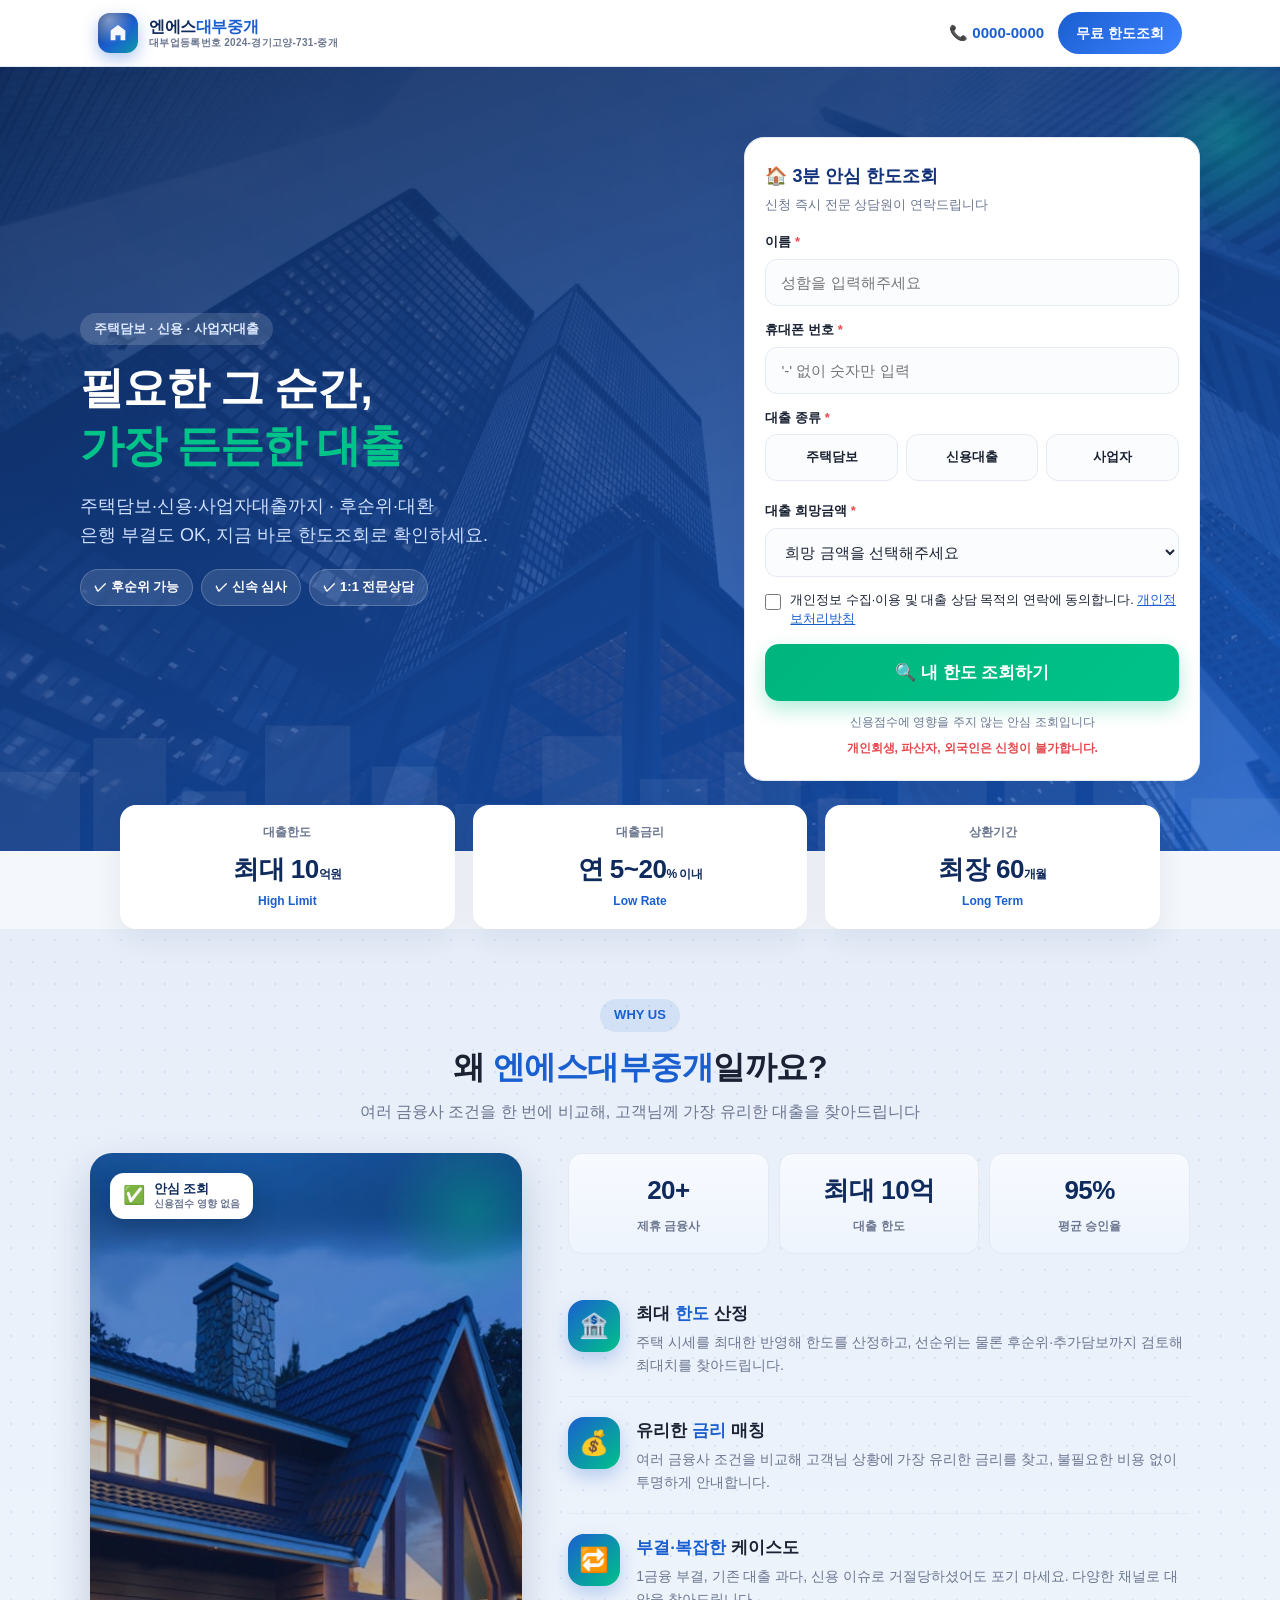
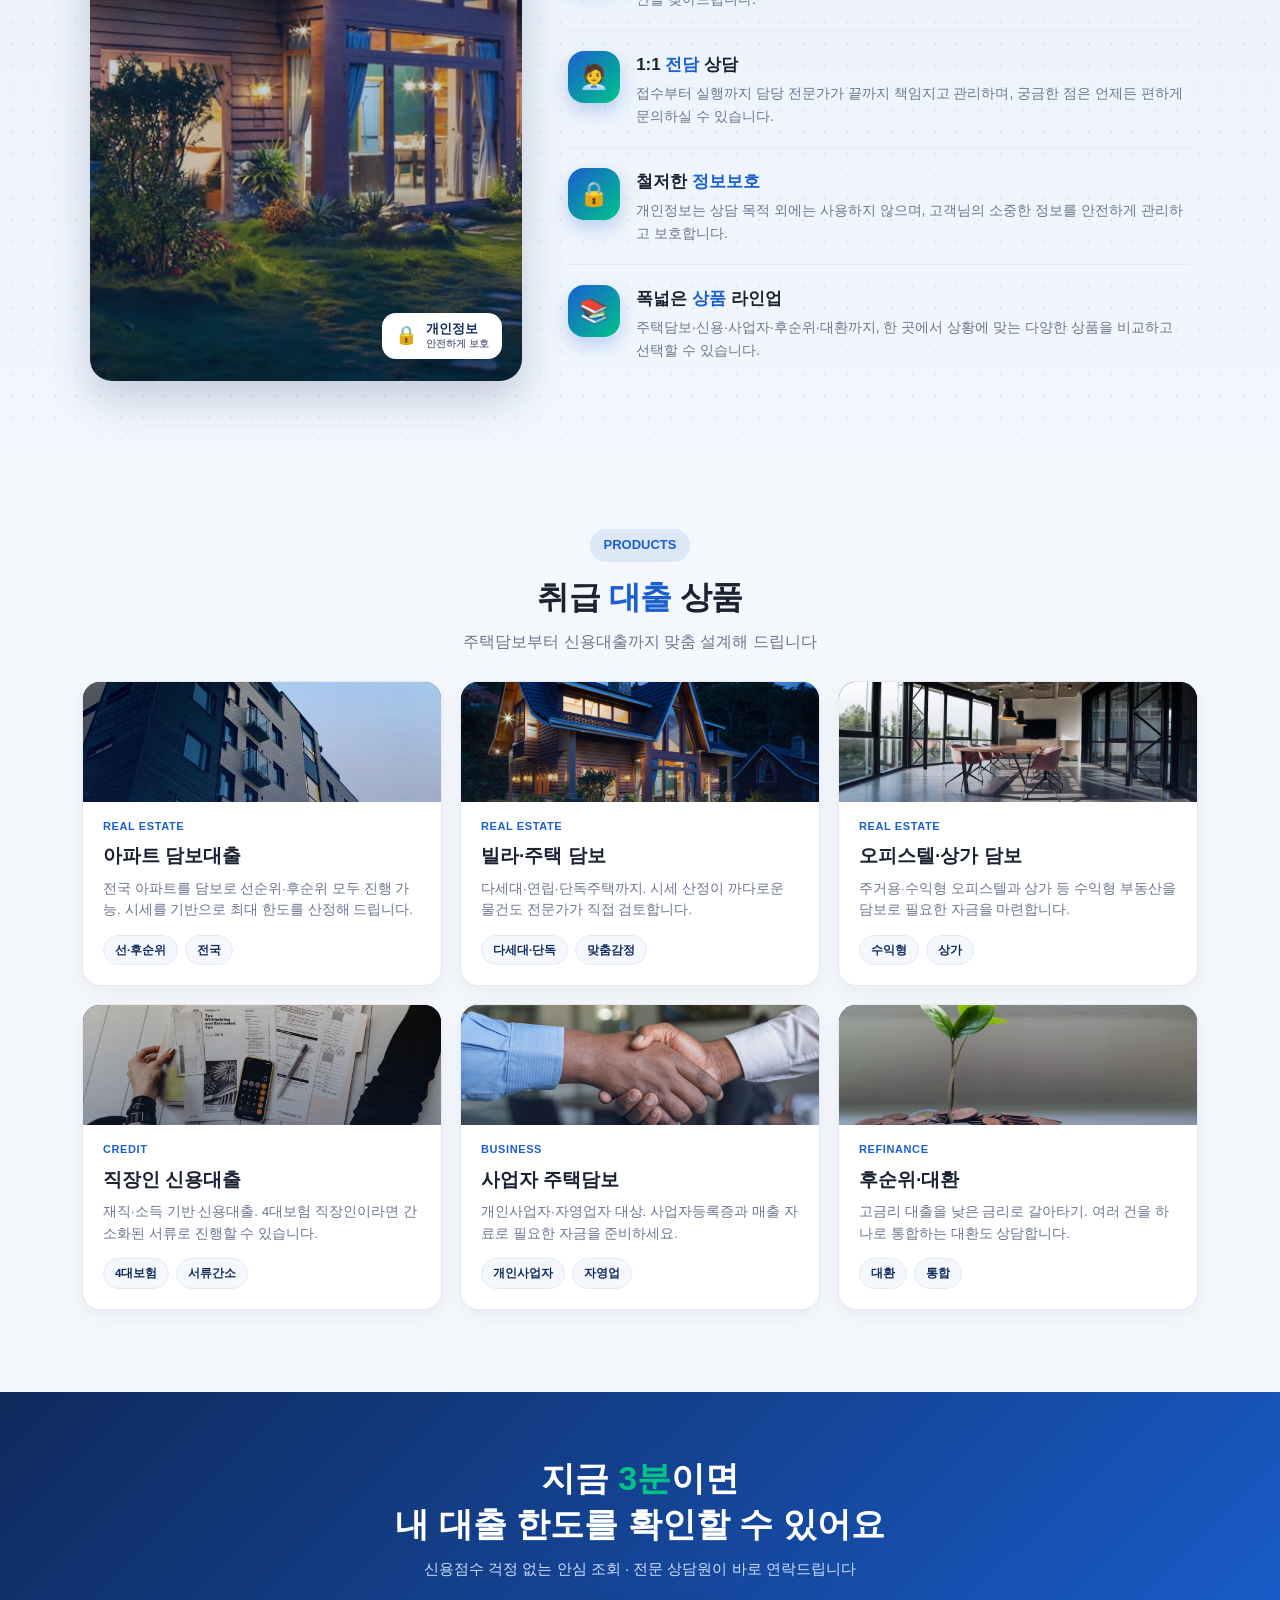
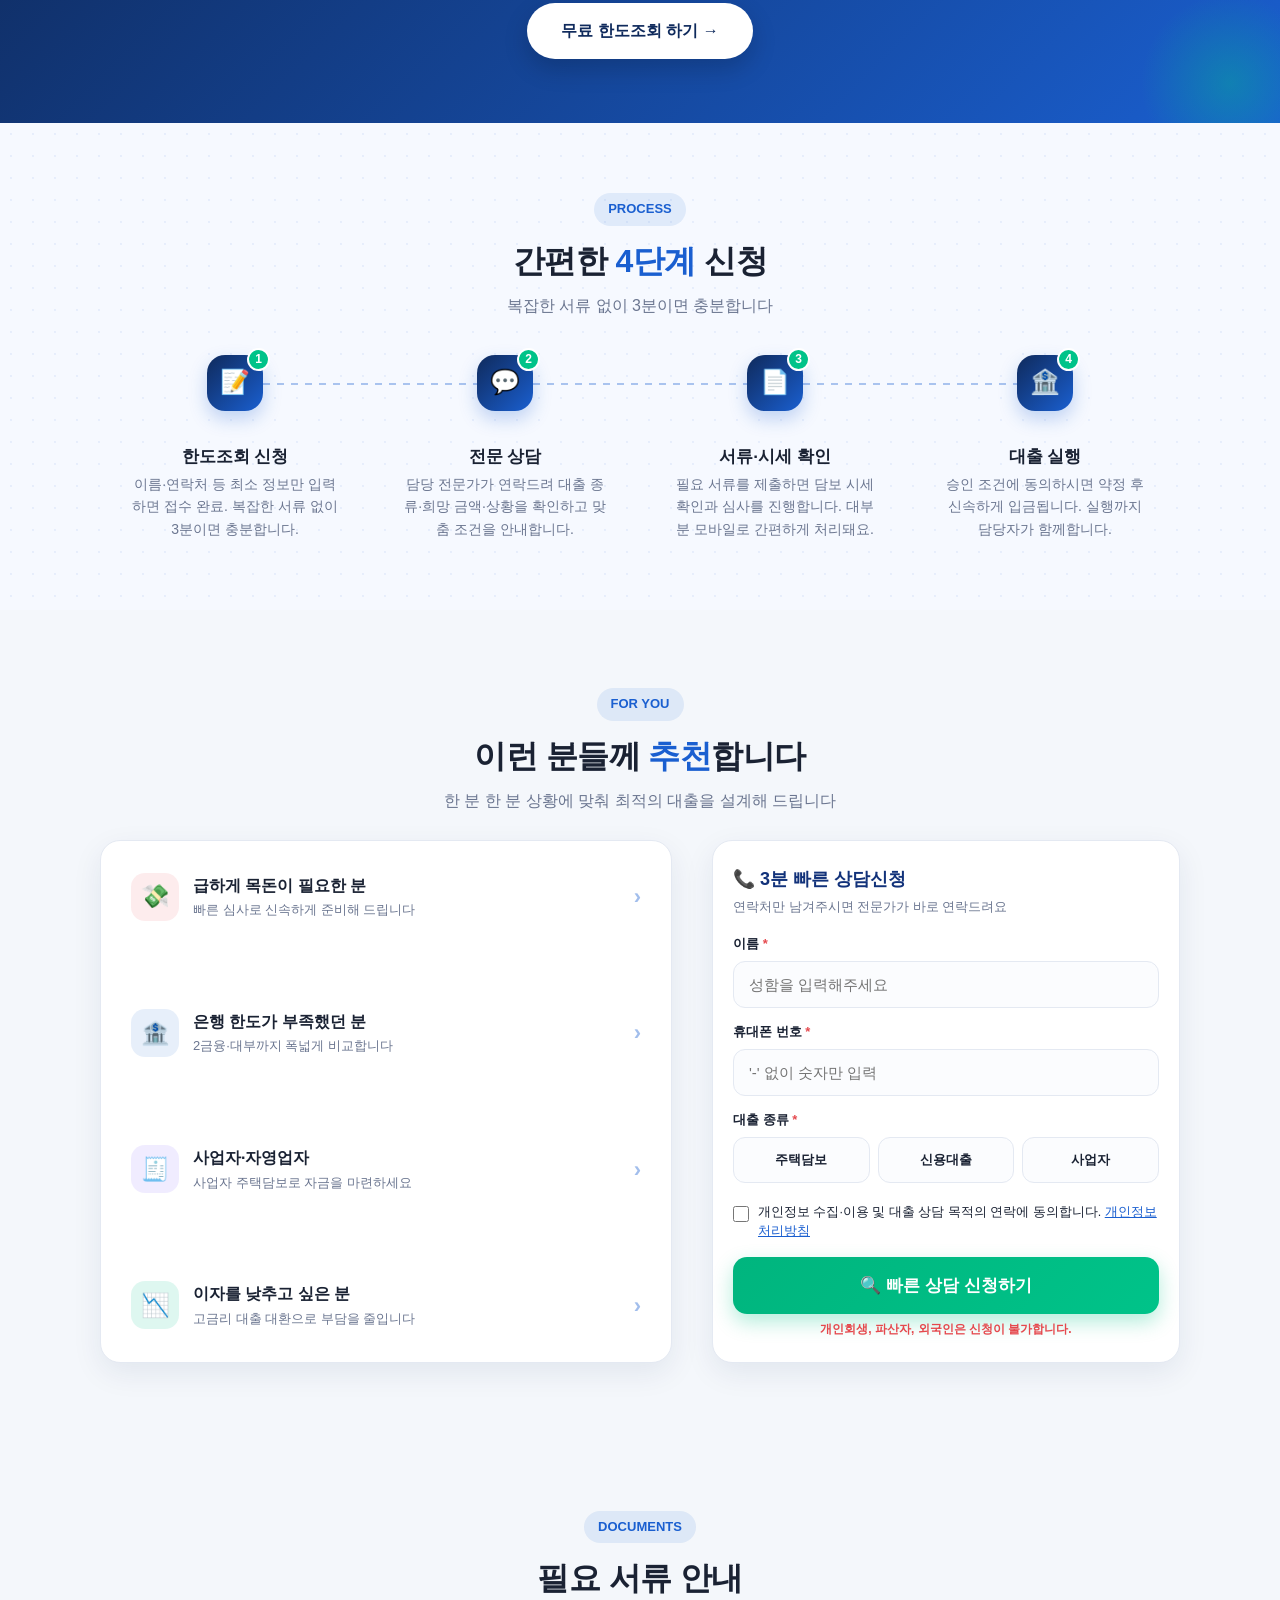
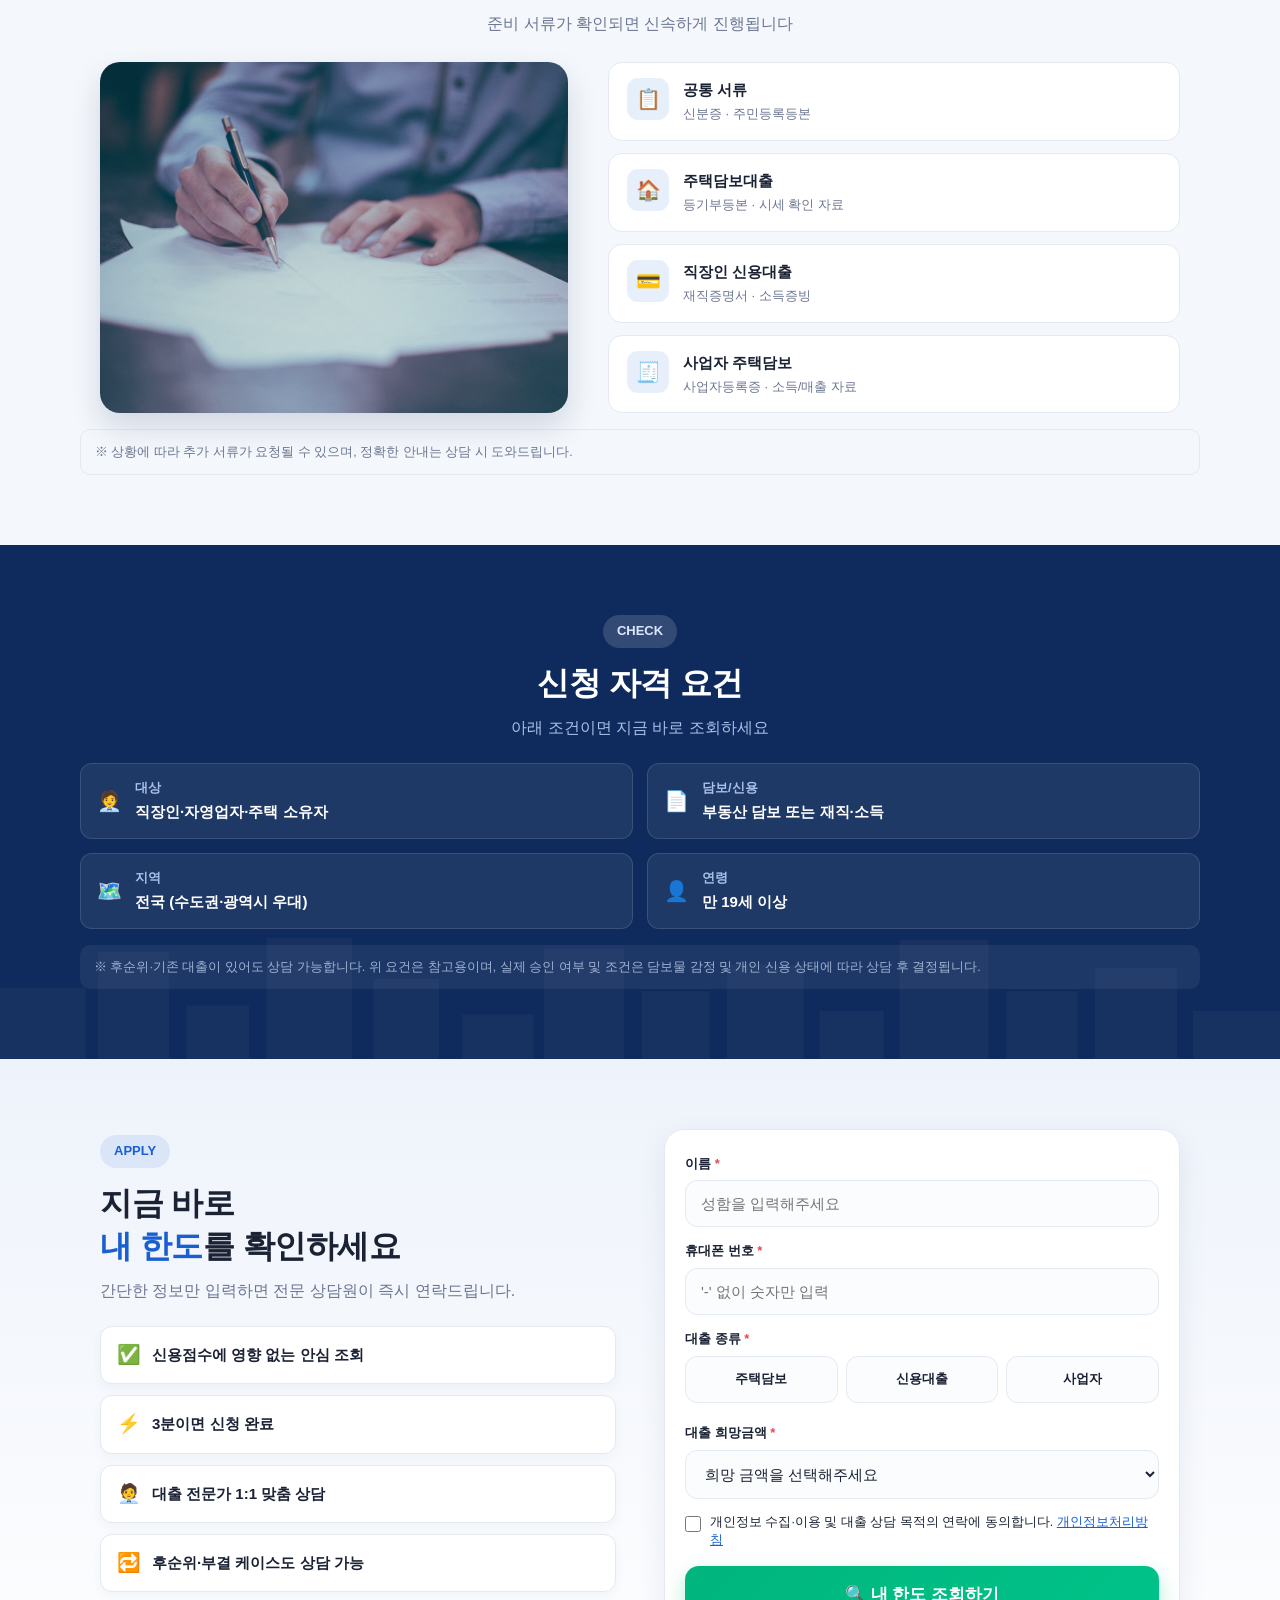
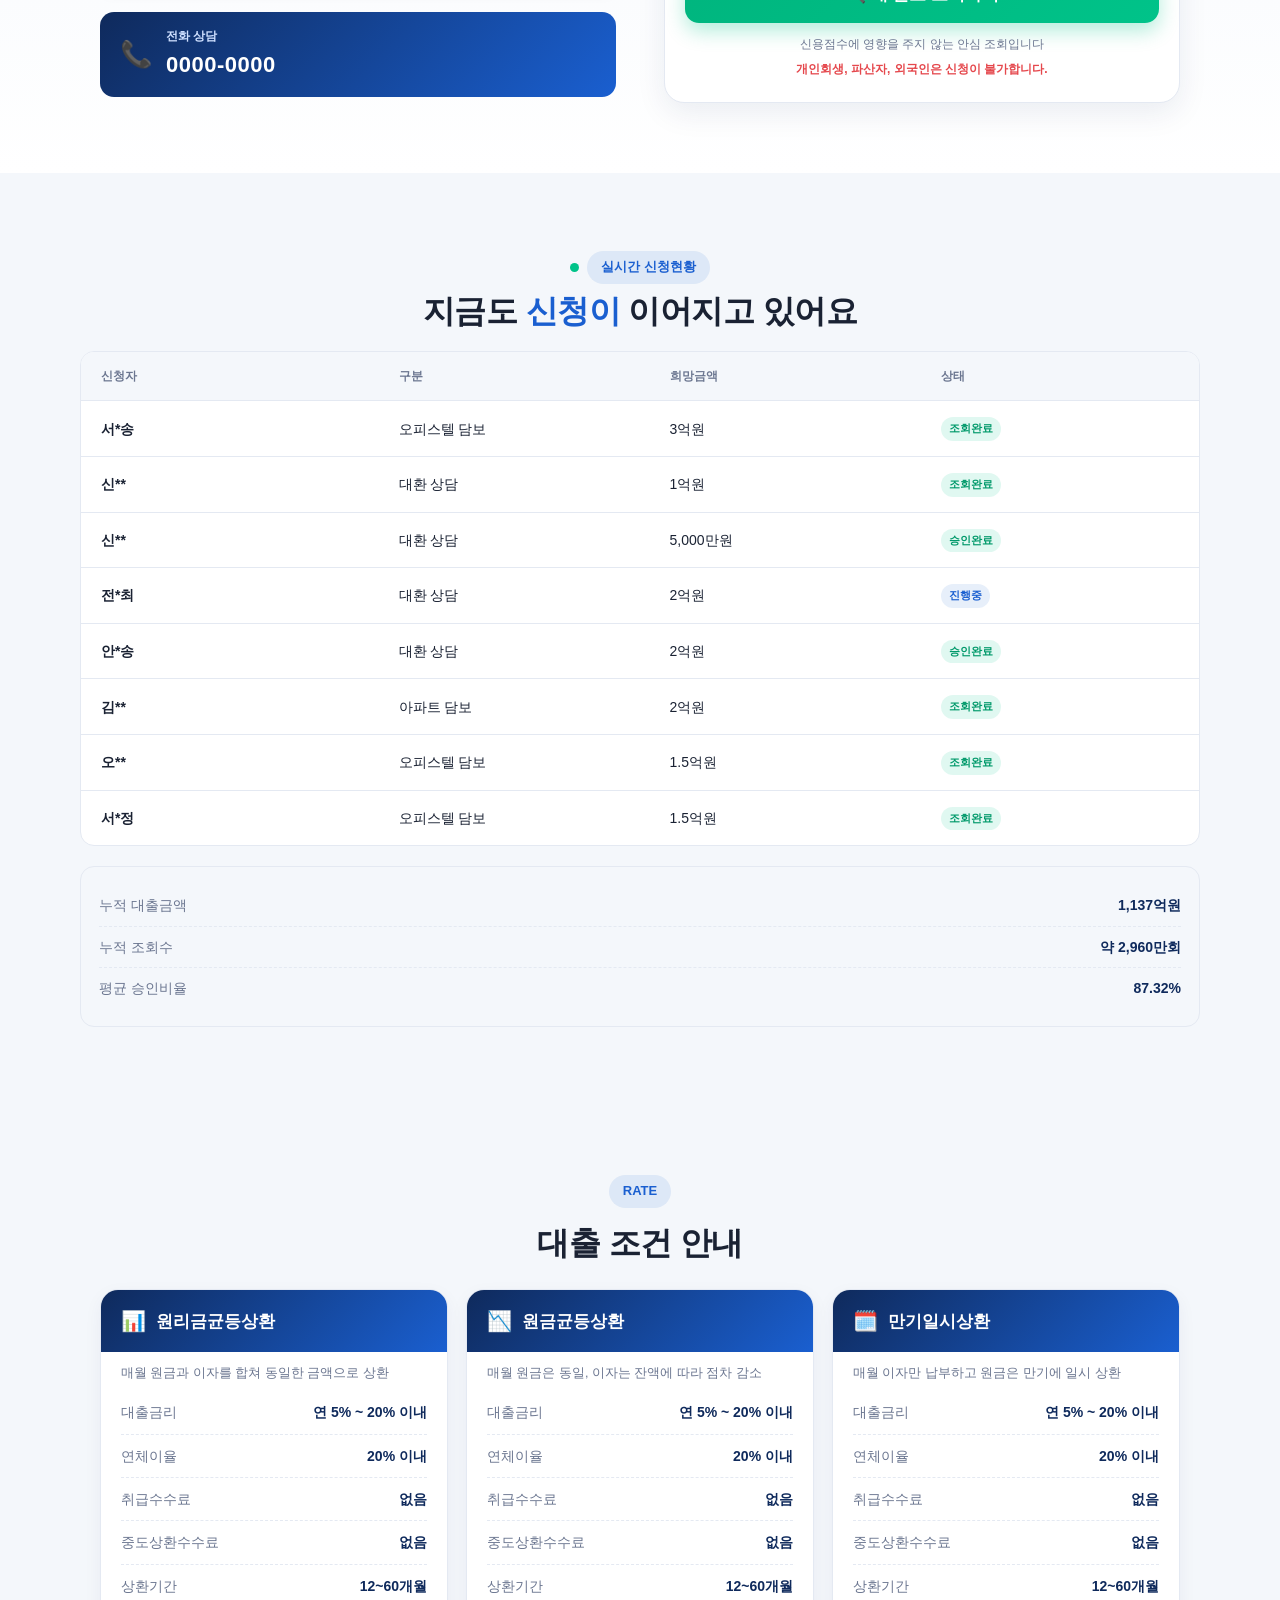
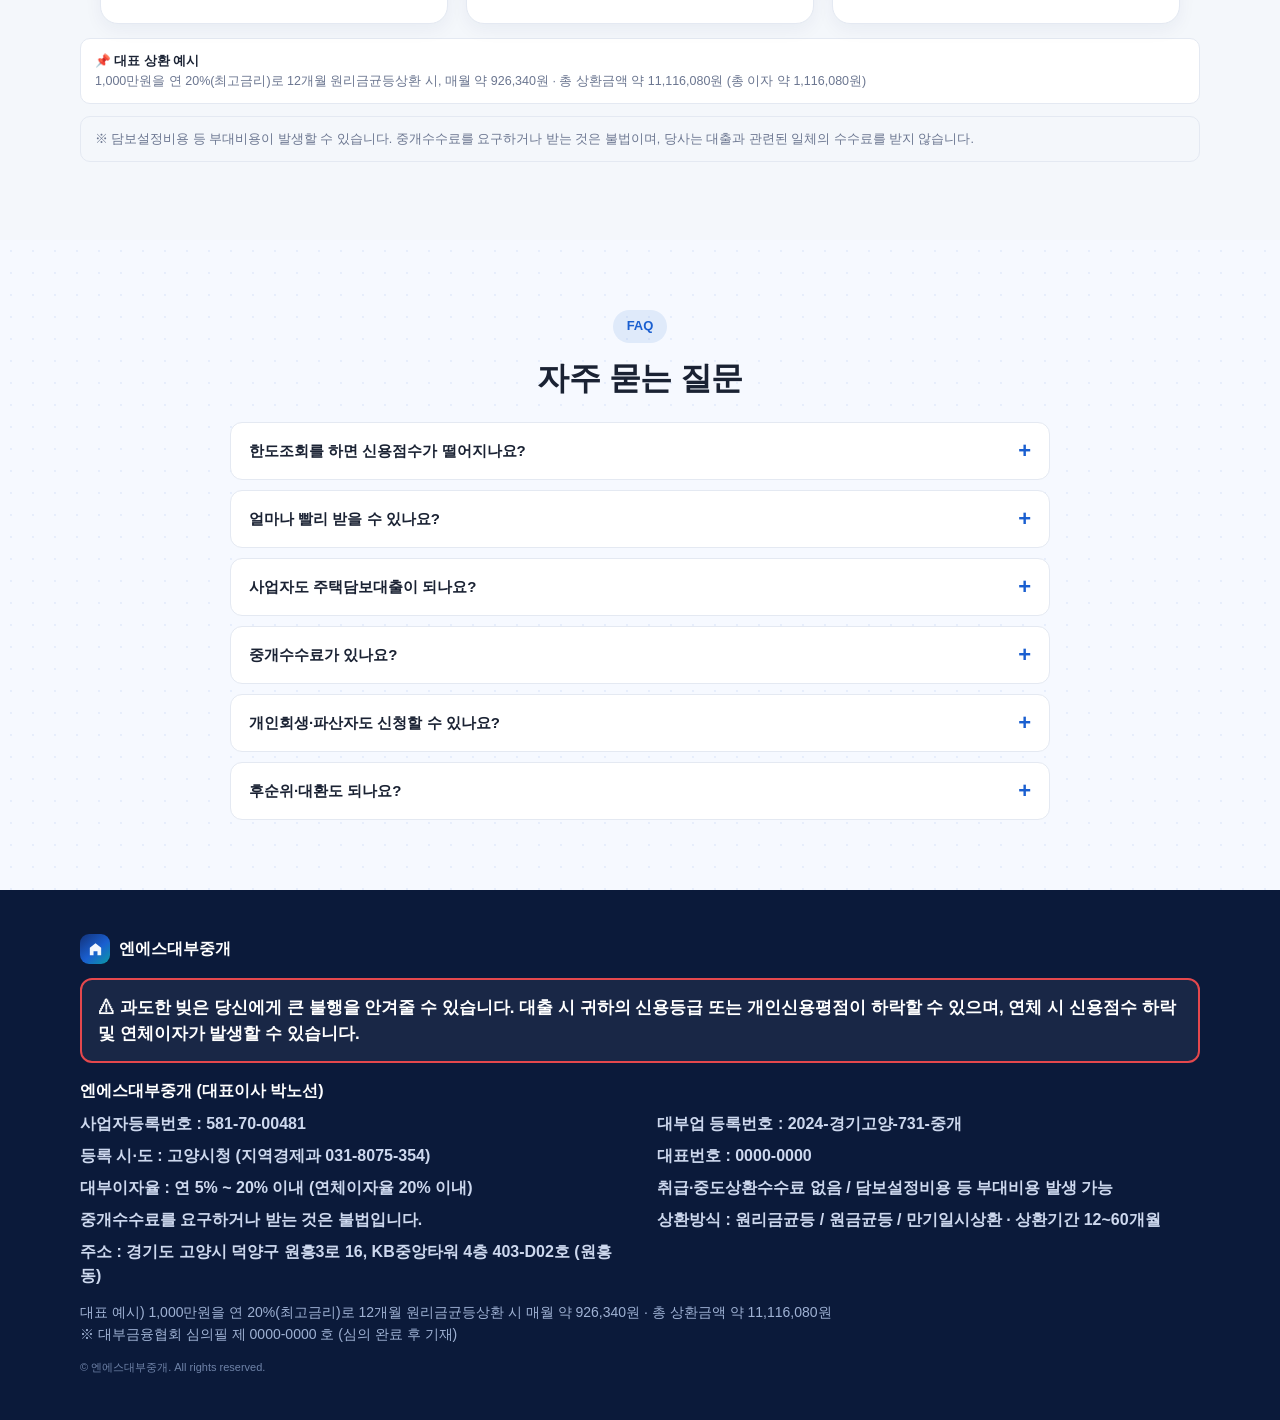
==== index.html @ a8c85f19 "Add files via upload" ====
<!DOCTYPE html>
<html lang="ko">
<head>
<meta charset="UTF-8">
<meta name="viewport" content="width=device-width, initial-scale=1.0">
<title>엔에스대부중개 | 주택담보대출 실시간 한도조회</title>
<meta name="description" content="주택담보대출 - 아파트·빌라·오피스텔 담보, 후순위 가능, 낮은 금리 당일 심사. 3분 안심 한도조회.">
<meta name="robots" content="noai, noimageai">
<style>
:root{
  --navy:#0f2a5c;
  --blue:#1a5fd0;
  --blue-light:#3d82ff;
  --accent:#00c389;
  --bg:#f4f7fb;
  --ink:#1a2233;
  --muted:#6b7690;
  --line:#e4e9f2;
  --white:#ffffff;
  --radius:16px;
  --shadow:0 10px 30px rgba(15,42,92,.08);
}
*{margin:0;padding:0;box-sizing:border-box}
html{scroll-behavior:smooth}
body{
  font-family:"Pretendard","Apple SD Gothic Neo","Malgun Gothic",-apple-system,BlinkMacSystemFont,sans-serif;
  color:var(--ink);background:var(--bg);line-height:1.6;-webkit-font-smoothing:antialiased;
}
img{max-width:100%;display:block}
a{color:inherit;text-decoration:none}
.wrap{max-width:520px;margin:0 auto;background:var(--white);min-height:100vh;position:relative;box-shadow:0 0 40px rgba(0,0,0,.05)}
.inner{max-width:520px;margin:0 auto}
.sec{padding:44px 22px}
.center{text-align:center}
.tag{display:inline-block;background:rgba(26,95,208,.1);color:var(--blue);font-weight:700;font-size:13px;padding:6px 14px;border-radius:100px;margin-bottom:14px}
h2.title{font-size:24px;font-weight:800;letter-spacing:-.5px;line-height:1.35}
h2.title .pt{color:var(--blue)}
.sub{color:var(--muted);font-size:15px;margin-top:10px}

/* Header */
header{position:sticky;top:0;z-index:50;background:rgba(255,255,255,.96);backdrop-filter:blur(8px);border-bottom:1px solid var(--line)}
.hbar{display:flex;align-items:center;justify-content:space-between;padding:12px 18px;max-width:1120px;margin:0 auto}
.hright{display:flex;align-items:center;gap:14px}
.htel{font-weight:800;color:var(--blue);font-size:15px}
.hbtn{display:none;background:linear-gradient(135deg,var(--blue),var(--blue-light));color:#fff;font-weight:700;font-size:14px;padding:10px 18px;border-radius:100px}

/* Brand logo */
.brand{display:flex;align-items:center;gap:11px}
.brand .mk{position:relative;width:40px;height:40px;border-radius:12px;background:linear-gradient(140deg,#12327a 0%,#1a5fd0 55%,#00c389 130%);display:flex;align-items:center;justify-content:center;box-shadow:0 6px 16px rgba(26,95,208,.35);overflow:hidden}
.brand .mk::before{content:"";position:absolute;inset:0;background:radial-gradient(circle at 28% 18%,rgba(255,255,255,.45),transparent 55%)}
.brand .mk svg{position:relative;z-index:2}
.brand .mk .mono{position:absolute;right:5px;bottom:3px;z-index:2;color:#fff;font-size:9px;font-weight:900;letter-spacing:.5px;opacity:.95}
.brand .tx{display:flex;flex-direction:column;line-height:1.12}
.brand .tx b{font-size:16px;font-weight:800;color:var(--navy);letter-spacing:-.4px}
.brand .tx b em{color:var(--blue);font-style:normal}
.brand .tx small{font-size:10px;color:var(--muted);font-weight:700;letter-spacing:.3px;margin-top:1px}

/* Hero */
.hero{background:linear-gradient(160deg,rgba(15,42,92,.92),rgba(26,95,208,.80)),url('images/hero.jpg') center/cover no-repeat;color:#fff;padding:40px 22px 120px;position:relative;overflow:hidden}
.hero::after{content:"";position:absolute;right:-60px;top:-40px;width:220px;height:220px;background:radial-gradient(circle,rgba(0,195,137,.35),transparent 70%);border-radius:50%}
.hero-grid{max-width:1120px;margin:0 auto;position:relative;z-index:2}
.hero .tag{background:rgba(255,255,255,.15);color:#dbe7ff}
.hero h1{font-size:30px;font-weight:800;line-height:1.3;letter-spacing:-1px}
.hero h1 .hl{color:var(--accent)}
.hero .lead{margin-top:14px;color:#cfe0ff;font-size:16px}
.hero .badges{display:flex;gap:8px;margin-top:20px;flex-wrap:wrap}
.hero .badges span{background:rgba(255,255,255,.12);border:1px solid rgba(255,255,255,.2);padding:7px 13px;border-radius:100px;font-size:13px;font-weight:600}

/* Form card (shared) */
.form-card{background:#fff;border:1px solid var(--line);border-radius:20px;padding:24px 20px;box-shadow:var(--shadow);color:#1a2233}
.form-card label{color:#1a2233}
.form-card .fc-title{font-size:18px;font-weight:800;color:#12327a;margin-bottom:4px}
.form-card .fc-sub{font-size:13px;color:#6b7690;margin-bottom:16px}
.field{margin-bottom:14px}
.field label{display:block;font-size:13px;font-weight:700;margin-bottom:6px}
.field label .req{color:#e5484d}
.field input,.field select{width:100%;border:1.5px solid var(--line);border-radius:12px;padding:14px 15px;font-size:15px;background:#fbfcfe;font-family:inherit;color:var(--ink)}
.field input:focus,.field select:focus{outline:none;border-color:var(--blue);background:#fff}
.radio-row{display:flex;gap:8px}
.radio-row label{flex:1;border:1.5px solid var(--line);border-radius:12px;padding:12px 6px;text-align:center;font-size:13px;font-weight:600;cursor:pointer;background:#fbfcfe;transition:.15s}
.radio-row input{display:none}
.radio-row label:has(input:checked){border-color:var(--blue);background:rgba(26,95,208,.06);color:var(--blue)}
.agree{display:flex;align-items:flex-start;gap:9px;font-size:12.5px;color:var(--muted);margin:6px 0 16px;line-height:1.5}
.agree input{margin-top:3px;width:16px;height:16px;flex:0 0 16px}
.agree a{color:var(--blue);text-decoration:underline}
.btn{width:100%;border:none;border-radius:14px;padding:17px;font-size:17px;font-weight:800;color:#fff;background:linear-gradient(135deg,var(--blue),var(--blue-light));cursor:pointer;font-family:inherit;box-shadow:0 8px 20px rgba(26,95,208,.3);transition:.15s}
.btn:active{transform:translateY(1px)}
.btn:disabled{opacity:.6;cursor:default}
.btn.green{background:linear-gradient(135deg,#00b57e,var(--accent));box-shadow:0 8px 20px rgba(0,195,137,.3)}
.form-foot{text-align:center;font-size:12px;color:var(--muted);margin-top:12px}
.hp{position:absolute!important;left:-9999px!important;top:-9999px!important;width:1px;height:1px;opacity:0;pointer-events:none;z-index:-1}
.form-warn{text-align:center;font-size:12px;font-weight:700;color:#e5484d;margin-top:7px;line-height:1.4}

/* KPI */
.kpi{display:grid;grid-template-columns:repeat(3,1fr);gap:10px;margin:-90px 22px 0;position:relative;z-index:5;max-width:1120px}
.kpi.desktoppad{margin-left:auto;margin-right:auto}
.kpi .card{background:#fff;border-radius:var(--radius);padding:18px 10px;text-align:center;box-shadow:var(--shadow)}
.kpi .k-label{font-size:12px;color:var(--muted);font-weight:600}
.kpi .k-num{font-size:20px;font-weight:800;color:var(--navy);margin-top:6px;letter-spacing:-.5px}
.kpi .k-num small{font-size:12px;font-weight:700}
.kpi .k-unit{font-size:12px;color:var(--blue);font-weight:700;margin-top:2px}

/* Why-us trust stats */
.whystats{display:flex;gap:10px;margin-top:22px}
.whystats .ws{flex:1;background:linear-gradient(180deg,#f7faff,#eef4fd);border:1px solid var(--line);border-radius:14px;padding:16px 8px;text-align:center}
.whystats .ws b{display:block;font-size:20px;font-weight:800;color:var(--navy);letter-spacing:-.5px}
.whystats .ws span{font-size:11.5px;color:var(--muted);font-weight:700}
@media (min-width:900px){ .whystats{max-width:760px;margin-left:auto;margin-right:auto} .whystats .ws b{font-size:26px} }

/* Reasons */
.reasons{display:grid;grid-template-columns:1fr 1fr;gap:12px;margin-top:24px}
.reason{background:var(--bg);border:1px solid var(--line);border-radius:14px;padding:18px 16px}
.reason .ico{width:40px;height:40px;border-radius:11px;background:linear-gradient(135deg,var(--blue),var(--blue-light));display:flex;align-items:center;justify-content:center;font-size:20px;margin-bottom:10px}
.reason h4{font-size:16px;font-weight:700}
.reason p{font-size:13px;color:var(--muted);margin-top:4px}

/* Products */
.prods{display:grid;grid-template-columns:1fr 1fr;gap:12px;margin-top:24px}
.prod{border:1px solid var(--line);border-radius:14px;padding:18px 16px;background:#fff}
.prod .pico{font-size:24px;margin-bottom:8px}
.prod h4{font-size:15px;font-weight:700}
.prod p{font-size:12.5px;color:var(--muted);margin-top:3px}

/* Feature rows (Why Us / For You) */
.feats{margin-top:26px;display:grid;grid-template-columns:1fr;gap:0}
.feat{display:flex;gap:16px;padding:20px 2px;border-bottom:1px solid var(--line);align-items:flex-start}
.feat:last-child{border-bottom:none}
.feat .fic{flex:0 0 52px;width:52px;height:52px;border-radius:16px;background:linear-gradient(135deg,var(--blue),var(--accent));display:flex;align-items:center;justify-content:center;font-size:24px;box-shadow:0 8px 18px rgba(26,95,208,.25)}
.feat .ft{flex:1}
.feat .ft h4{font-size:17px;font-weight:800;margin-bottom:4px}
.feat .ft h4 em{color:var(--blue);font-style:normal}
.feat .ft p{font-size:14px;color:var(--muted);line-height:1.6}
@media(min-width:900px){ .feat{padding:20px 0} }

/* Why-us 2-column with visual panel */
.why-wrap{margin-top:24px}
.why-visual{position:relative;border-radius:22px;overflow:hidden;background:linear-gradient(150deg,rgba(15,42,92,.32),rgba(26,95,208,.18)),url('images/house.jpg') center/cover no-repeat;min-height:280px;display:flex;align-items:center;justify-content:center;box-shadow:0 18px 40px rgba(15,42,92,.20);margin-bottom:24px}
.why-visual::after{content:"";position:absolute;right:-40px;top:-30px;width:180px;height:180px;background:radial-gradient(circle,rgba(0,195,137,.35),transparent 70%);border-radius:50%}
.why-visual .wv-house{width:56%;max-width:230px;position:relative;z-index:2}
.why-visual .wv-chip{position:absolute;z-index:3;background:#fff;border-radius:14px;padding:9px 13px;box-shadow:0 10px 24px rgba(0,0,0,.18);font-weight:800;color:var(--navy);font-size:12.5px;display:flex;align-items:center;gap:9px;line-height:1.2}
.why-visual .wv-chip small{display:block;font-size:10px;color:var(--muted);font-weight:700;margin-top:1px}
.why-visual .wv-chip .em{font-size:18px}
.why-visual .wv-chip.c1{top:20px;left:20px}
.why-visual .wv-chip.c2{bottom:22px;right:20px}
.why-right .whystats{margin:0 0 6px;max-width:none}
@media(min-width:900px){
  .why-wrap{max-width:1100px;margin:28px auto 0;display:grid;grid-template-columns:.82fr 1.18fr;gap:46px;align-items:stretch}
  .why-visual{margin-bottom:0;min-height:360px;height:100%}
}

/* Horizontal snap products */
.pscroll{margin-top:24px;display:grid;grid-auto-flow:column;grid-auto-columns:80%;gap:14px;overflow-x:auto;scroll-snap-type:x mandatory;padding:2px 2px 12px;-webkit-overflow-scrolling:touch}
.pscroll::-webkit-scrollbar{height:6px}
.pscroll::-webkit-scrollbar-thumb{background:var(--line);border-radius:10px}
.pcard{scroll-snap-align:start;border:1px solid var(--line);border-radius:18px;padding:0 0 20px;background:#fff;position:relative;overflow:hidden;box-shadow:0 6px 18px rgba(15,42,92,.05)}
.pcard .pimg{height:120px;background-color:#0f2a5c;background-size:cover;background-position:center;background-repeat:no-repeat;position:relative}
.pcard .pimg::after{content:"";position:absolute;inset:0;background:linear-gradient(180deg,rgba(15,42,92,0),rgba(15,42,92,.30))}
.pcard .pbody{padding:16px 20px 0}
.pcard .pt2{font-size:11px;font-weight:800;color:var(--blue);letter-spacing:.6px}
.pcard h4{font-size:19px;font-weight:800;margin:6px 0}
.pcard p{font-size:13.5px;color:var(--muted);line-height:1.6}
.pcard .pmeta{margin-top:14px;display:flex;gap:7px;flex-wrap:wrap}
.pcard .pmeta span{font-size:11.5px;font-weight:700;color:var(--navy);background:var(--bg);border:1px solid var(--line);padding:5px 11px;border-radius:100px}
@media(min-width:900px){ .pscroll{grid-auto-flow:row;grid-template-columns:repeat(3,1fr);grid-auto-columns:auto;overflow:visible;gap:18px;max-width:1120px;margin-left:auto;margin-right:auto} }

/* Stepper (Process) */
.steps2{margin-top:28px;display:flex;flex-direction:column;gap:22px}
.st2{display:flex;gap:16px;align-items:flex-start}
.st2 .st2n{position:relative;flex:0 0 56px;width:56px;height:56px;border-radius:18px;background:linear-gradient(135deg,var(--navy),var(--blue));color:#fff;display:flex;align-items:center;justify-content:center;font-size:24px;box-shadow:0 8px 18px rgba(26,95,208,.25)}
.st2 .st2n b{position:absolute;top:-7px;right:-7px;width:23px;height:23px;border-radius:50%;background:var(--accent);color:#fff;font-size:12px;font-weight:800;display:flex;align-items:center;justify-content:center;border:2px solid #fff}
.st2 .st2t h4{font-size:17px;font-weight:800;margin-bottom:3px}
.st2 .st2t p{font-size:14px;color:var(--muted);line-height:1.6}
@media(min-width:900px){
  .steps2{flex-direction:row;max-width:1080px;margin:36px auto 0;gap:0}
  .st2{flex:1;flex-direction:column;align-items:center;text-align:center;padding:0 16px;position:relative}
  .st2:not(:last-child)::after{content:"";position:absolute;top:28px;left:50%;width:100%;height:2px;background:repeating-linear-gradient(90deg,rgba(26,95,208,.35) 0 7px,transparent 7px 14px);z-index:0}
  .st2 .st2n{z-index:1;margin-bottom:16px}
  .st2 .st2t p{max-width:210px}
}

/* For You checklist panel */
.persona{margin-top:24px;background:#fff;border:1px solid var(--line);border-radius:20px;padding:10px;box-shadow:var(--shadow)}
.pitem{display:flex;gap:14px;align-items:center;padding:16px 14px;border-radius:14px;transition:background .15s}
.pitem:hover{background:#f5f9ff}
.picon{flex:0 0 48px;width:48px;height:48px;border-radius:14px;display:flex;align-items:center;justify-content:center;font-size:23px}
.picon.i1{background:rgba(233,72,77,.10)}
.picon.i2{background:rgba(26,95,208,.10)}
.picon.i3{background:rgba(139,107,255,.13)}
.picon.i4{background:rgba(0,195,137,.13)}
.ptxt{flex:1;min-width:0}
.pitem h4{font-size:16px;font-weight:800}
.pitem p{font-size:13px;color:var(--muted);margin-top:2px}
.pitem .pgo{flex:0 0 auto;color:var(--blue);font-size:22px;font-weight:800;opacity:.4}
@media(min-width:900px){
  .persona{max-width:1000px;margin:26px auto 0;display:grid;grid-template-columns:1fr 1fr;gap:4px 18px;padding:16px}
}

/* For You : left list + right quick form */
.foryou-wrap{margin-top:24px}
.fy-form{margin-top:16px}
@media(min-width:900px){
  .foryou-wrap{max-width:1080px;margin:26px auto 0;display:grid;grid-template-columns:1.1fr .9fr;gap:40px;align-items:stretch}
  .foryou-wrap .persona{margin:0;max-width:none;display:flex;flex-direction:column;justify-content:space-between}
  .foryou-wrap .fy-form{margin-top:0}
}

/* Documents image + checklist */
.docs{margin-top:24px}
.doc-visual{border-radius:20px;overflow:hidden;min-height:200px;background:linear-gradient(150deg,rgba(15,42,92,.28),rgba(26,95,208,.10)),url('images/docs.jpg') center/cover no-repeat;box-shadow:0 14px 30px rgba(15,42,92,.15);margin-bottom:20px}
.doc-list{display:flex;flex-direction:column;gap:12px}
.doc-row{display:flex;gap:14px;align-items:flex-start;background:#fff;border:1px solid var(--line);border-radius:14px;padding:15px 18px}
.doc-row .di{flex:0 0 42px;width:42px;height:42px;border-radius:11px;background:rgba(26,95,208,.1);color:var(--blue);display:flex;align-items:center;justify-content:center;font-size:20px}
.doc-row h4{font-size:15px;font-weight:800}
.doc-row p{font-size:13px;color:var(--muted);margin-top:2px}
@media(min-width:900px){
  .docs{max-width:1080px;margin:26px auto 0;display:grid;grid-template-columns:.9fr 1.1fr;gap:40px;align-items:stretch}
  .doc-visual{margin-bottom:0;min-height:100%}
}

/* Timeline (Process) */
.tl{margin-top:28px;position:relative}
.tl::before{content:"";position:absolute;left:22px;top:10px;bottom:20px;width:2px;background:linear-gradient(var(--blue),var(--accent))}
.tlrow{position:relative;display:flex;gap:18px;padding-bottom:26px}
.tlrow:last-child{padding-bottom:0}
.tlnode{flex:0 0 46px;width:46px;height:46px;border-radius:50%;background:linear-gradient(135deg,var(--navy),var(--blue));color:#fff;font-weight:800;display:flex;align-items:center;justify-content:center;z-index:2;font-size:16px;box-shadow:0 6px 14px rgba(26,95,208,.25)}
.tltxt{padding-top:3px}
.tltxt h4{font-size:17px;font-weight:800;margin-bottom:4px}
.tltxt p{font-size:14px;color:var(--muted);line-height:1.6}
@media(min-width:900px){ .tl{max-width:720px;margin-left:auto;margin-right:auto} }

/* Full-width emphasis CTA band */
.ctaband{background:linear-gradient(135deg,#0f2a5c,#1a5fd0);color:#fff;text-align:center;padding:48px 22px;position:relative;overflow:hidden}
.ctaband::after{content:"";position:absolute;right:-40px;bottom:-50px;width:180px;height:180px;background:radial-gradient(circle,rgba(0,195,137,.35),transparent 70%);border-radius:50%}
.ctaband > *{position:relative;z-index:2;max-width:760px;margin-left:auto;margin-right:auto}
.ctaband h3{font-size:24px;font-weight:800;line-height:1.35}
.ctaband h3 em{color:var(--accent);font-style:normal}
.ctaband p{color:#cfe0ff;margin-top:10px;font-size:15px}
.ctaband a{display:inline-block;margin-top:22px;background:#fff;color:var(--navy);font-weight:800;padding:15px 34px;border-radius:100px;font-size:16px;box-shadow:0 10px 24px rgba(0,0,0,.18)}
@media(min-width:900px){ .ctaband{padding:64px 40px} .ctaband h3{font-size:34px} }

/* Hero skyline silhouette */
.hero-skyline{position:absolute;left:0;right:0;bottom:0;width:100%;height:auto;z-index:1;pointer-events:none;display:block}

/* Soft dotted texture sections */
.soft{background-color:#f6f9ff;background-image:radial-gradient(rgba(26,95,208,.07) 1px,transparent 1.5px);background-size:22px 22px}
.whyus{background:radial-gradient(rgba(26,95,208,.10) 1px,transparent 1.5px) 0 0/22px 22px, linear-gradient(180deg,#e7eef9,#f2f7fd)}
.qual{position:relative;overflow:hidden}
.qual-skyline{position:absolute;left:0;right:0;bottom:0;width:100%;height:auto;z-index:0;pointer-events:none;opacity:.7}
.qual .center,.qual .qlist,.qual .qnote{position:relative;z-index:2}

/* Process */
.steps{margin-top:24px;display:flex;flex-direction:column;gap:12px}
.step{display:flex;align-items:center;gap:14px;background:#fff;border:1px solid var(--line);border-radius:14px;padding:16px}
.step .n{width:38px;height:38px;flex:0 0 38px;border-radius:11px;background:var(--navy);color:#fff;font-weight:800;display:flex;align-items:center;justify-content:center}
.step h4{font-size:16px;font-weight:700}
.step p{font-size:13px;color:var(--muted)}

/* Qualify */
.qual{background:var(--navy);color:#fff}
.qual .tag{background:rgba(255,255,255,.15);color:#dbe7ff}
.qual h2.title{color:#fff}
.qlist{margin-top:22px;display:grid;grid-template-columns:1fr;gap:10px}
.qitem{display:flex;align-items:center;gap:13px;background:rgba(255,255,255,.07);border:1px solid rgba(255,255,255,.12);border-radius:12px;padding:14px 16px}
.qitem .qi{font-size:20px}
.qitem .qt{font-size:13px;color:#a9c0e8;font-weight:600}
.qitem .qv{font-size:15px;font-weight:700;margin-top:1px}
.qnote{margin-top:16px;font-size:12.5px;color:#9fb2d4;background:rgba(255,255,255,.06);border-radius:10px;padding:12px 14px}

.form-sec{background:linear-gradient(180deg,#eef3fb,#fff)}

/* Apply section 2-column */
.apply-benefits{list-style:none;margin:22px 0 0;padding:0;display:flex;flex-direction:column;gap:11px}
.apply-benefits li{display:flex;gap:11px;align-items:center;font-size:15px;font-weight:600;color:var(--ink);background:#fff;border:1px solid var(--line);border-radius:12px;padding:13px 16px;box-shadow:0 4px 12px rgba(15,42,92,.04)}
.apply-benefits li span{font-size:19px;flex:0 0 auto}
.apply-call{margin-top:20px;display:flex;align-items:center;gap:14px;background:linear-gradient(135deg,var(--navy),var(--blue));color:#fff;border-radius:14px;padding:15px 20px}
.apply-call .ac-ic{font-size:26px}
.apply-call small{display:block;font-size:12px;color:#cfe0ff;font-weight:700}
.apply-call b{font-size:22px;font-weight:800;letter-spacing:.5px}
.apply-left{margin-bottom:26px}
@media(min-width:900px){
  .apply-wrap{max-width:1080px;margin:0 auto;display:grid;grid-template-columns:1fr 1fr;gap:48px;align-items:center}
  .apply-left{margin-bottom:0}
}

/* FAQ */
.faq{margin-top:22px;display:flex;flex-direction:column;gap:10px}
.faq details{border:1px solid var(--line);border-radius:12px;background:#fff;overflow:hidden}
.faq summary{list-style:none;cursor:pointer;padding:16px 18px;font-weight:700;font-size:15px;color:var(--ink);display:flex;justify-content:space-between;align-items:center;gap:12px}
.faq summary::-webkit-details-marker{display:none}
.faq summary::after{content:"+";color:var(--blue);font-size:22px;font-weight:800;line-height:1;transition:transform .2s}
.faq details[open] summary::after{transform:rotate(45deg)}
.faq .fa{padding:0 18px 16px;color:var(--muted);font-size:14px;line-height:1.7}
@media (min-width:900px){ .faq{max-width:820px;margin-left:auto;margin-right:auto} }

/* Live status */
.live-head{display:flex;align-items:center;gap:8px;justify-content:center;margin-bottom:6px}
.live-dot{width:9px;height:9px;border-radius:50%;background:var(--accent);box-shadow:0 0 0 0 rgba(0,195,137,.6);animation:pulse 1.6s infinite}
@keyframes pulse{0%{box-shadow:0 0 0 0 rgba(0,195,137,.5)}70%{box-shadow:0 0 0 10px rgba(0,195,137,0)}100%{box-shadow:0 0 0 0 rgba(0,195,137,0)}}
.live-list{margin-top:18px;border:1px solid var(--line);border-radius:14px;overflow:hidden;background:#fff}
@keyframes rowIn{from{opacity:0;transform:translateY(-16px);background:rgba(0,195,137,.10)}to{opacity:1;transform:translateY(0);background:transparent}}
.live-row.isnew{animation:rowIn .6s ease}
.live-row{display:grid;grid-template-columns:1.1fr 1fr 1fr .9fr;gap:6px;padding:12px 14px;font-size:12.5px;align-items:center;border-bottom:1px solid var(--line)}
.live-row:last-child{border-bottom:none}
.live-row.head{background:var(--bg);font-weight:700;color:var(--muted);font-size:11.5px}
.live-row .nm{font-weight:700}
.badge-ok{display:inline-block;background:rgba(0,195,137,.12);color:#00996a;font-weight:700;font-size:11px;padding:3px 8px;border-radius:100px}
.badge-go{display:inline-block;background:rgba(26,95,208,.1);color:var(--blue);font-weight:700;font-size:11px;padding:3px 8px;border-radius:100px}

/* Rate cards (상환방식별) */
.ratecards{margin-top:24px;display:grid;grid-template-columns:1fr;gap:14px}
.ratecard{border:1px solid var(--line);border-radius:18px;background:#fff;overflow:hidden;box-shadow:0 6px 18px rgba(15,42,92,.05)}
.ratecard .rc-head{background:linear-gradient(135deg,var(--navy),var(--blue));color:#fff;padding:15px 20px;font-size:17px;font-weight:800;display:flex;align-items:center;gap:10px}
.ratecard .rc-head .rc-ic{font-size:20px}
.ratecard .rc-desc{font-size:12.5px;color:var(--muted);padding:12px 20px 0;line-height:1.5}
.ratecard ul{list-style:none;margin:0;padding:8px 20px 16px}
.ratecard li{display:flex;justify-content:space-between;gap:10px;padding:10px 0;font-size:14px;border-bottom:1px dashed var(--line)}
.ratecard li:last-child{border-bottom:none}
.ratecard li span{color:var(--muted)}
.ratecard li b{color:var(--navy);font-weight:800}
@media(min-width:900px){ .ratecards{grid-template-columns:repeat(3,1fr);gap:18px;max-width:1080px;margin-left:auto;margin-right:auto} }

/* Rate box */
.rates{background:var(--bg);border:1px solid var(--line);border-radius:14px;padding:18px;margin-top:22px}
.rates .r{display:flex;justify-content:space-between;padding:9px 0;font-size:14px;border-bottom:1px dashed var(--line)}
.rates .r:last-child{border-bottom:none}
.rates .r .rl{color:var(--muted)}
.rates .r .rv{font-weight:700;color:var(--navy)}

/* 필수표시·경고 밴드 (대부업 광고 심의 기준) */
.legalband{background:#eef3fb;border-top:1px solid var(--line);border-bottom:1px solid var(--line);padding:28px 22px}
.legalband .in{max-width:1120px;margin:0 auto}
.legalband .lwarn{font-size:17px;font-weight:800;color:#111;background:#fff;border:2px solid #e5484d;border-radius:12px;padding:15px 16px;line-height:1.5}
.legalband .lco{margin-top:16px;font-size:16px;font-weight:800;color:var(--navy)}
.legalband .reqs{list-style:none;margin:10px 0 0;padding:0;display:grid;gap:8px}
.legalband .reqs li{font-size:16px;font-weight:700;color:var(--ink);line-height:1.5}
.legalband .lex{margin-top:14px;font-size:14px;color:var(--muted);font-weight:600;line-height:1.55}
@media(min-width:900px){ .legalband{padding:34px 40px} .legalband .reqs{grid-template-columns:1fr 1fr;gap:8px 34px} }

/* Footer */
footer{background:#0b1a3a;color:#9fb2d4;padding:34px 22px 120px;font-size:14px;line-height:1.7}
footer .finner{max-width:1120px;margin:0 auto}
footer .flogo{color:#fff;font-weight:800;font-size:16px;margin-bottom:14px;display:flex;align-items:center;gap:9px}
footer .flogo .fmk{width:30px;height:30px;border-radius:9px;background:linear-gradient(140deg,#12327a,#1a5fd0 55%,#00c389 130%);display:flex;align-items:center;justify-content:center}
footer .biz{border-top:1px solid rgba(255,255,255,.1);border-bottom:1px solid rgba(255,255,255,.1);padding:14px 0;margin:12px 0}
footer .biz b{color:#c9d6ee}
footer .warn{color:#e6b3b3;font-size:15px;font-weight:700;margin-top:12px;background:rgba(233,72,77,.1);border:1px solid rgba(233,72,77,.3);border-radius:10px;padding:14px 16px;line-height:1.6}
footer .legal{margin-top:12px;font-size:11px;color:#6f83a8}
footer .lwarn{font-size:17px;font-weight:800;color:#fff;background:rgba(255,255,255,.06);border:2px solid #e5484d;border-radius:12px;padding:15px 16px;line-height:1.5;margin:14px 0}
footer .lco{font-size:16px;font-weight:800;color:#fff;margin-bottom:8px}
footer .reqs{list-style:none;margin:0;padding:0;display:grid;gap:8px}
footer .reqs li{font-size:16px;font-weight:600;color:#cdd8ee;line-height:1.5}
footer .lex{margin-top:14px;font-size:14px;color:#9fb2d4;line-height:1.55}
@media(min-width:900px){ footer .reqs{grid-template-columns:1fr 1fr;gap:8px 34px} }

/* Sticky CTA (mobile only) */
.sticky{position:fixed;left:50%;transform:translateX(-50%);bottom:0;width:100%;max-width:520px;background:#fff;border-top:1px solid var(--line);padding:12px 16px;display:flex;gap:10px;z-index:60;box-shadow:0 -6px 20px rgba(0,0,0,.06)}
.sticky a{flex:1;text-align:center;border-radius:12px;padding:15px;font-weight:800;font-size:15px}
.sticky .call{background:var(--bg);color:var(--navy);border:1.5px solid var(--line)}
.sticky .apply{background:linear-gradient(135deg,var(--blue),var(--blue-light));color:#fff}

.divider{height:8px;background:var(--bg)}
.hero-form{display:none}

/* ============ DESKTOP ============ */
@media (min-width:900px){
  .wrap{max-width:none;box-shadow:none;background:var(--bg)}
  .inner{max-width:1120px}
  .sec{padding:70px 40px}
  .hbtn{display:inline-block}
  h2.title{font-size:32px}
  .sub{font-size:16px}

  .hero{padding:70px 40px 70px}
  .hero-grid{display:grid;grid-template-columns:1.15fr .85fr;gap:48px;align-items:center}
  .hero h1{font-size:44px}
  .hero .lead{font-size:18px;margin-top:18px}
  .hero-form{display:block}

  .kpi{margin:-46px auto 0;grid-template-columns:repeat(3,1fr);gap:18px;padding:0 40px;max-width:1120px}
  .kpi .k-num{font-size:26px}

  .reasons{grid-template-columns:repeat(4,1fr);gap:18px}
  .prods{grid-template-columns:repeat(4,1fr);gap:18px}
  .steps{flex-direction:row;gap:16px}
  .step{flex:1;flex-direction:column;align-items:flex-start;gap:10px}
  .qlist{grid-template-columns:repeat(2,1fr);gap:14px}
  .live-row{font-size:14px;padding:15px 20px}

  .sticky{display:none}

  footer{padding:44px 40px}
}
@media (min-width:900px){
  .sec .center{max-width:720px;margin:0 auto}
  .sec > .reasons,.sec > .prods,.sec > .steps,.sec > .qlist,.sec > .live-list,.sec > .rates,.sec > .qnote{max-width:1120px;margin-left:auto;margin-right:auto}
  .form-sec .form-card{max-width:none;margin:0}
}

</style>
</head>
<body>
<div id="app"></div>
<noscript style="display:block;padding:40px;text-align:center;font-family:sans-serif">
  본 페이지는 자바스크립트 환경에서 정상적으로 표시됩니다. 브라우저의 자바스크립트를 켜주세요.
</noscript>
<script>
(function(){
  try{
    var __D="[base64]/[base64]/[base64]/[base64]";
    var html=decodeURIComponent(escape(atob(__D)));
    document.getElementById("app").innerHTML=html;
  }catch(e){}
})();
// ▼▼ 구글 Apps Script 웹앱 배포 후 나온 주소를 여기에 붙여넣으세요 ▼▼
const GAS_URL = "https://script.google.com/macros/s/AKfycbzGJADjQF3KEOunwLvTIk24OU9SwoeKz0JgAJ_OZGP-TI2CUltyUH0o6hLs-fL6a9Et3Q/exec";

// 실시간 신청현황 더미 데이터 (주택담보대출)
const surnames = ["김","이","박","최","정","강","조","윤","장","임","한","오","서","신","권","황","안","송","전","홍"];
const conds = ["아파트 담보","빌라 담보","오피스텔 담보","직장인 신용대출","사업자 담보","후순위 담보","신용대출","대환 상담"];
const amounts = ["5,000만원","8,000만원","1억원","1.5억원","2억원","3억원"];
const states = [["승인완료","badge-ok"],["진행중","badge-go"],["조회완료","badge-ok"]];
function rand(a){return a[Math.floor(Math.random()*a.length)]}

let REAL_ROWS = [];  // 구글시트에서 불러온 실제 신청내역(마스킹된 상태)
function dummyRow(){
  return {
    nm: rand(surnames)+"*"+(Math.random()<.5?"*":rand(surnames)),
    type: rand(conds),
    amount: rand(amounts),
    st: rand(states)
  };
}
function pickRow(){
  if(REAL_ROWS.length && Math.random()<0.6){
    const r=REAL_ROWS[Math.floor(Math.random()*REAL_ROWS.length)];
    return { nm:r.nm, type:r.type||rand(conds), amount:r.amount||rand(amounts), st: rand(states) };
  }
  return dummyRow();
}
function rowHTML(rec,isNew){
  return `<div class="live-row${isNew?' isnew':''}">
    <div class="nm">${rec.nm}</div>
    <div>${rec.type}</div>
    <div>${rec.amount}</div>
    <div><span class="${rec.st[1]}">${rec.st[0]}</span></div>
  </div>`;
}
function buildRows(n){
  const box=document.getElementById("liveList");
  if(!box) return;
  let html="";
  for(let i=0;i<n;i++) html+=rowHTML(pickRow(),false);
  box.insertAdjacentHTML("beforeend",html);
}
// 실시간처럼 새 신청내역이 위에서 내려오며 아래로 슬라이딩
function addLiveRow(){
  const box=document.getElementById("liveList");
  if(!box) return;
  const head=box.querySelector(".live-row.head");
  if(!head) return;
  head.insertAdjacentHTML("afterend", rowHTML(pickRow(),true));
  const rows=box.querySelectorAll(".live-row:not(.head)");
  if(rows.length>8) rows[rows.length-1].remove();
}
function startLiveFeed(){
  const tick=function(){
    addLiveRow();
    setTimeout(tick, 2000+Math.random()*2600);
  };
  setTimeout(tick, 1800);
}
// 구글시트의 실제 신청내역(이름 마스킹)을 JSONP로 불러오기 (CORS 우회)
function loadRealRows(){
  if(!GAS_URL || GAS_URL.indexOf("http")!==0) return;
  const cb="__nsLive_"+Math.floor(Math.random()*1e9);
  window[cb]=function(rows){
    if(Array.isArray(rows) && rows.length) REAL_ROWS=rows;
    try{ delete window[cb]; }catch(e){}
  };
  const s=document.createElement("script");
  s.src=GAS_URL+"?list=1&callback="+cb;
  s.onerror=function(){ try{ delete window[cb]; }catch(e){} };
  document.head.appendChild(s);
}

const PAGE_LOADED_AT = Date.now();
function normPhone(v){ return (v||"").replace(/[^0-9]/g,""); }

async function submitForm(e){
  e.preventDefault();
  const f=e.target;

  // 스팸 방어 1: 허니팟(사람에겐 안 보이는 칸)이 채워졌으면 봇 → 조용히 성공처럼 종료
  if((f.website && f.website.value) || (f.homepage && f.homepage.value)){
    alert("한도조회 신청이 접수되었습니다.\n전문 상담원이 곧 연락드리겠습니다. 감사합니다!");
    f.reset(); return false;
  }
  // 스팸 방어 2: 페이지 로드 후 3초 이내 제출은 봇으로 간주
  if(Date.now() - PAGE_LOADED_AT < 3000){
    alert("입력을 조금만 더 확인한 뒤 다시 시도해주세요.");
    return false;
  }
  if(!f.agree.checked){alert("개인정보 수집·이용에 동의해주세요.");return false;}

  // 스팸 방어 3: 휴대폰 번호 형식 검증 (010/011… 10~11자리)
  const phone = normPhone(f.phone.value);
  if(!/^01[0-9]{8,9}$/.test(phone)){
    alert("휴대폰 번호를 정확히 입력해주세요. (예: 01012345678)");
    return false;
  }

  const btn=f.querySelector("button[type=submit]");
  const orig=btn.textContent;
  btn.disabled=true; btn.textContent="접수 중...";

  const data={
    name:f.name.value.trim(),
    phone:phone,
    property:(f.property && f.property.value)||"",
    amount:(f.amount && f.amount.value)||"",
    website:(f.website && f.website.value)||"",
    elapsed:Date.now()-PAGE_LOADED_AT,
    page:location.href,
    ua:navigator.userAgent
  };

  try{
    if(GAS_URL.startsWith("http")){
      await fetch(GAS_URL,{
        method:"POST",
        mode:"no-cors",
        headers:{"Content-Type":"text/plain;charset=utf-8"},
        body:JSON.stringify(data)
      });
    }
    alert("한도조회 신청이 접수되었습니다.\n전문 상담원이 곧 연락드리겠습니다. 감사합니다!");
    f.reset();
  }catch(err){
    alert("일시적인 오류가 발생했습니다. 전화(0000-0000)로 문의해주세요.");
  }finally{
    btn.disabled=false; btn.textContent=orig;
  }
  return false;
}

loadRealRows();
buildRows(8);
startLiveFeed();

// 수치 카운트업: .countup 요소가 화면에 들어오면 0 -> 목표값으로 상승
function animateCount(el){
  var raw = el.getAttribute("data-cv") || el.textContent;
  el.setAttribute("data-cv", raw);
  var m = raw.match(/[\d,]+(\.\d+)?/);
  if(!m) return;
  var numStr = m[0];
  var target = parseFloat(numStr.replace(/,/g,""));
  if(isNaN(target)) return;
  var decimals = numStr.indexOf(".")>=0 ? numStr.split(".")[1].length : 0;
  var hasComma = numStr.indexOf(",")>=0;
  var prefix = raw.slice(0, m.index);
  var suffix = raw.slice(m.index + numStr.length);
  function fmt(v){
    var s = v.toFixed(decimals);
    if(hasComma){ var p=s.split("."); p[0]=p[0].replace(/\B(?=(\d{3})+(?!\d))/g,","); s=p.join("."); }
    return prefix + s + suffix;
  }
  var dur=1300, startT=null;
  function step(ts){
    if(startT===null) startT=ts;
    var pr=Math.min((ts-startT)/dur,1);
    var e=1-Math.pow(1-pr,3);
    el.textContent=fmt(target*e);
    if(pr<1) requestAnimationFrame(step); else el.textContent=fmt(target);
  }
  el.textContent=fmt(0);
  requestAnimationFrame(step);
}
function initCountup(){
  var els=document.querySelectorAll(".countup");
  if(!els.length) return;
  if(!("IntersectionObserver" in window)){ for(var i=0;i<els.length;i++) animateCount(els[i]); return; }
  var io=new IntersectionObserver(function(entries){
    entries.forEach(function(en){ if(en.isIntersecting){ animateCount(en.target); io.unobserve(en.target); } });
  },{threshold:.4});
  els.forEach(function(el){ io.observe(el); });
}
initCountup();

</script>
</body>
</html>
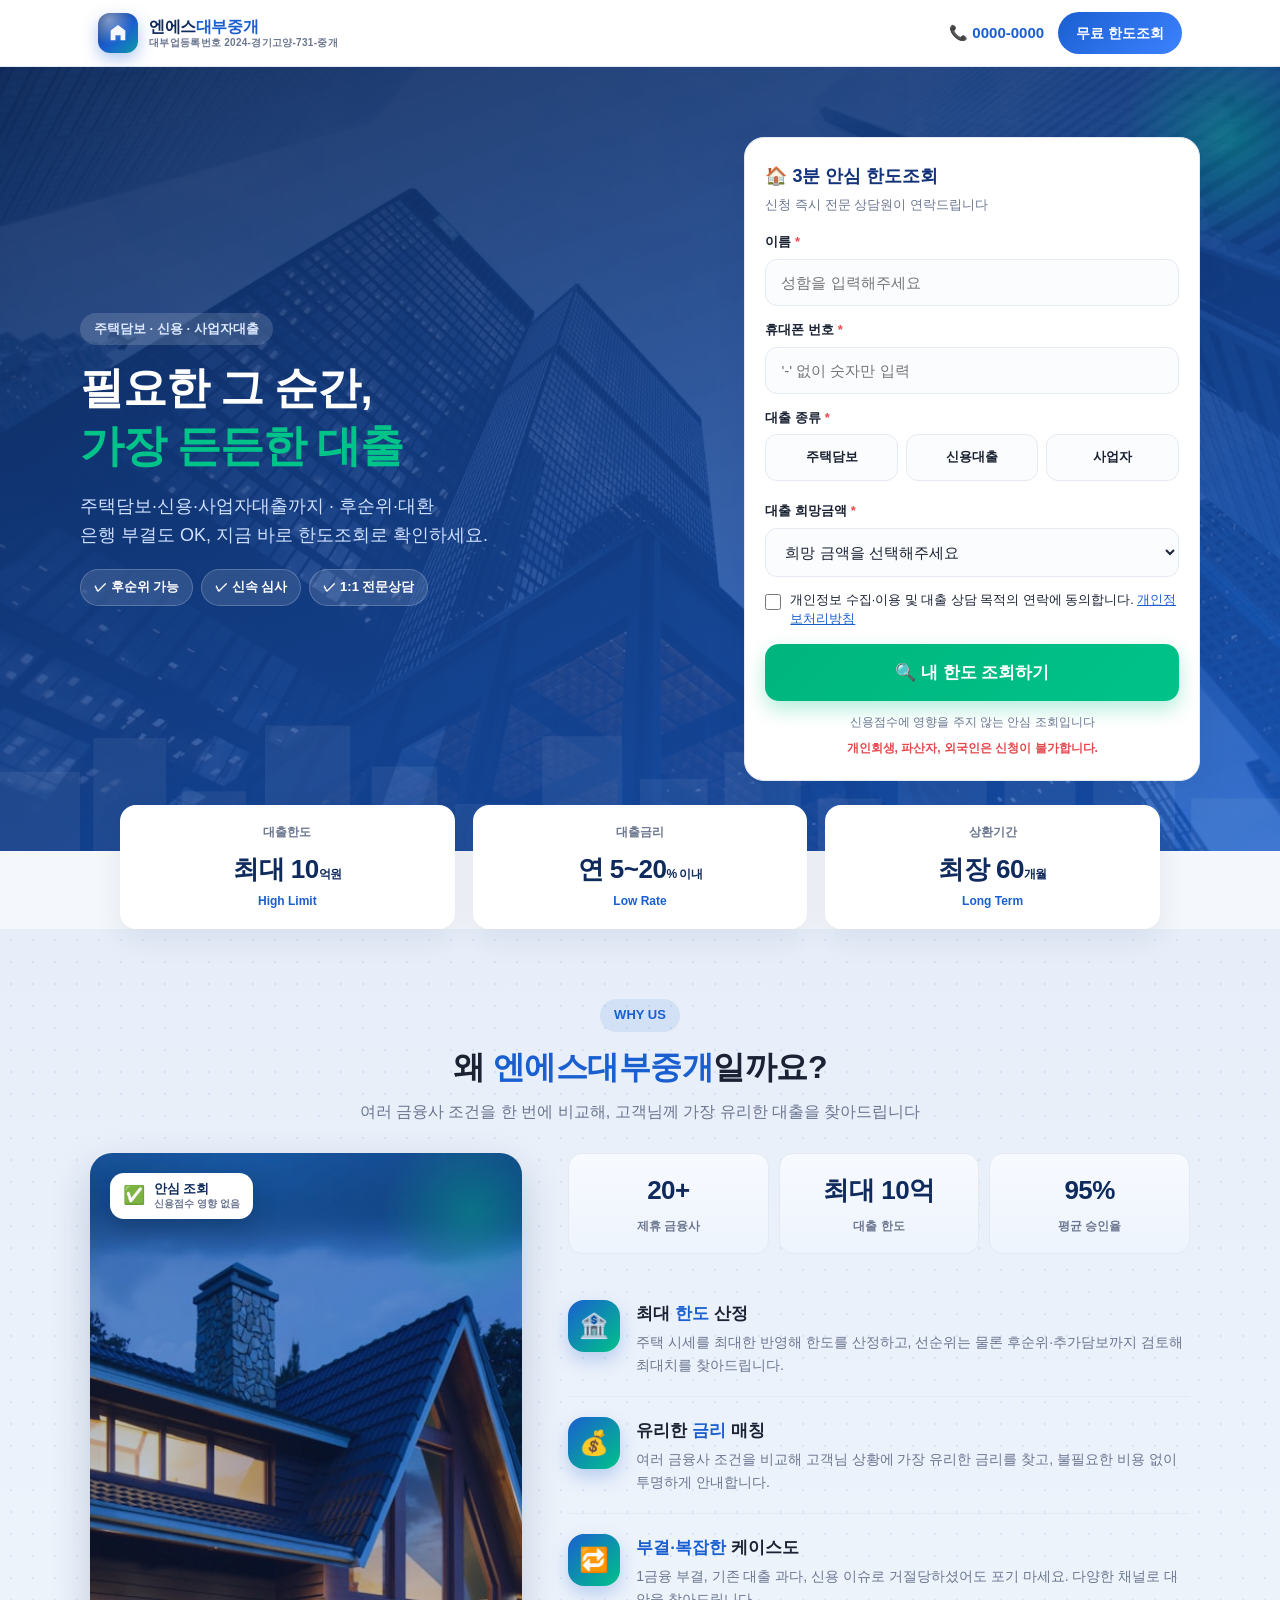
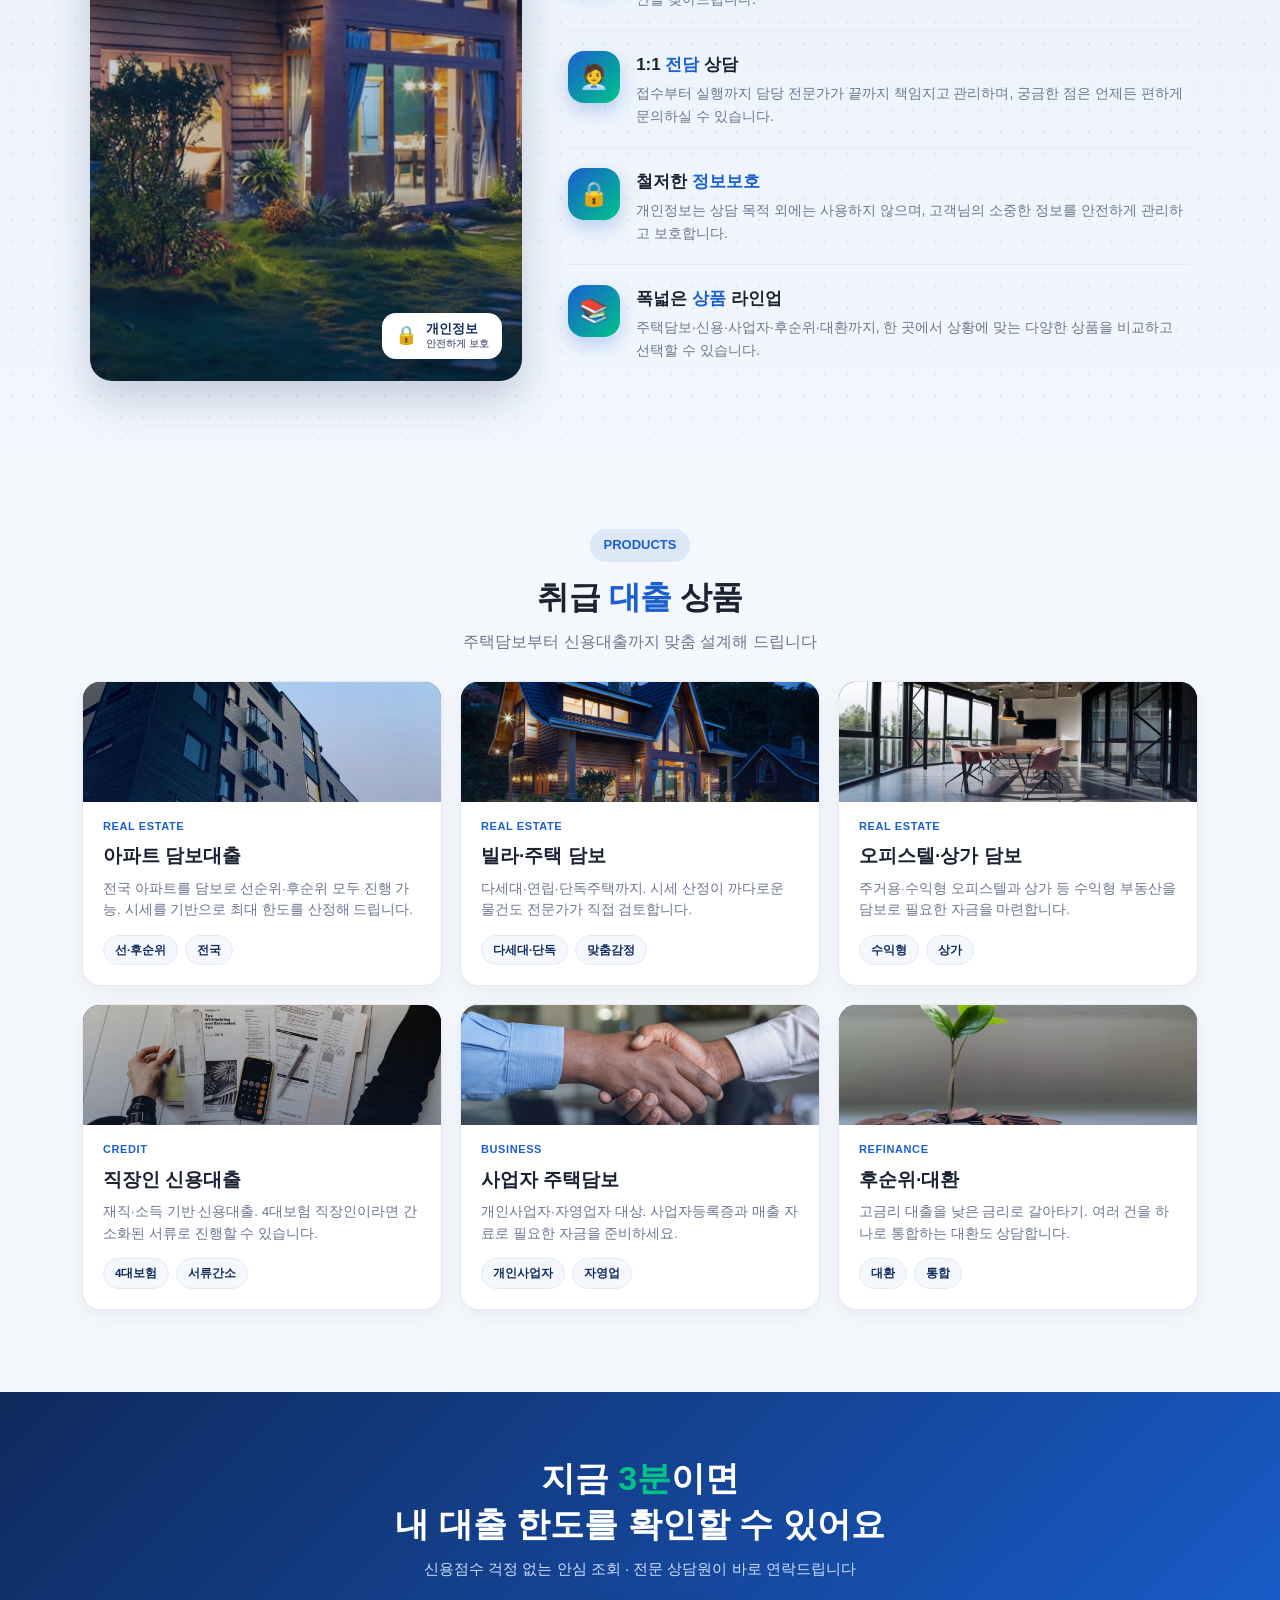
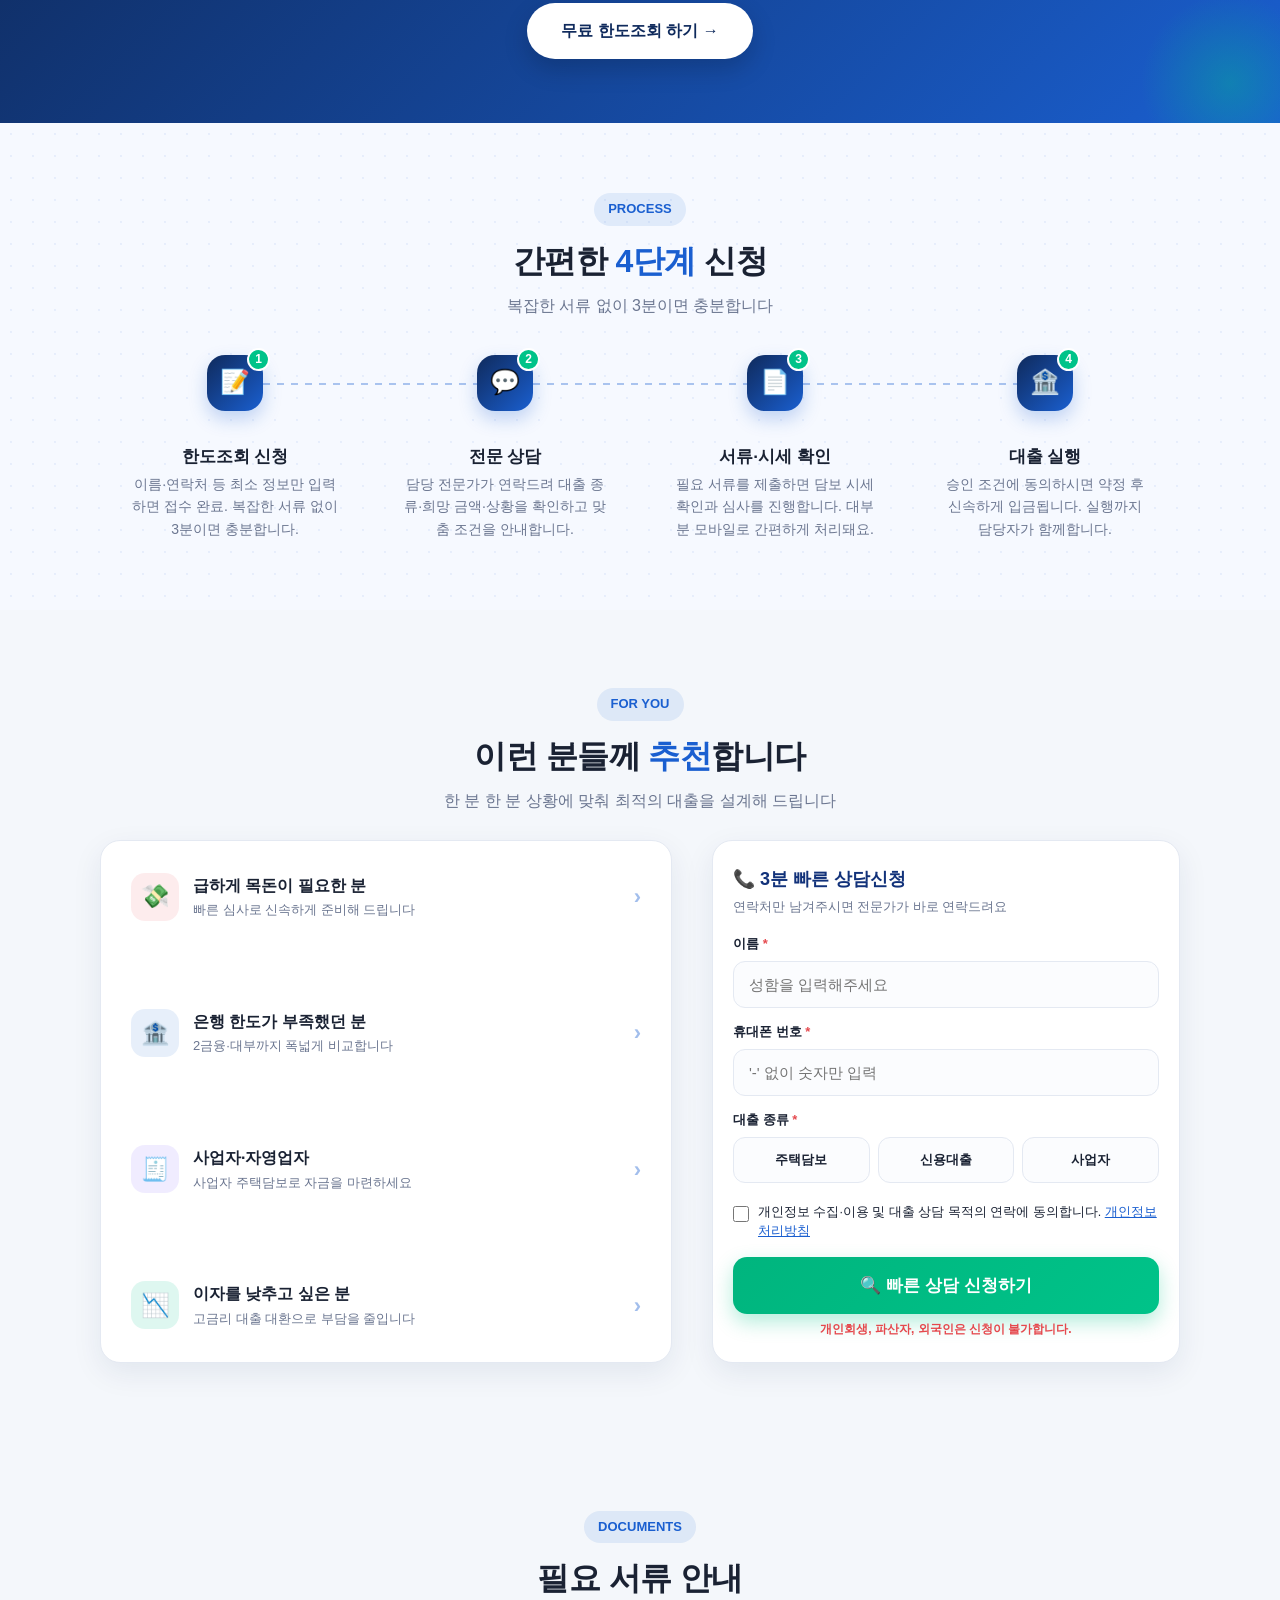
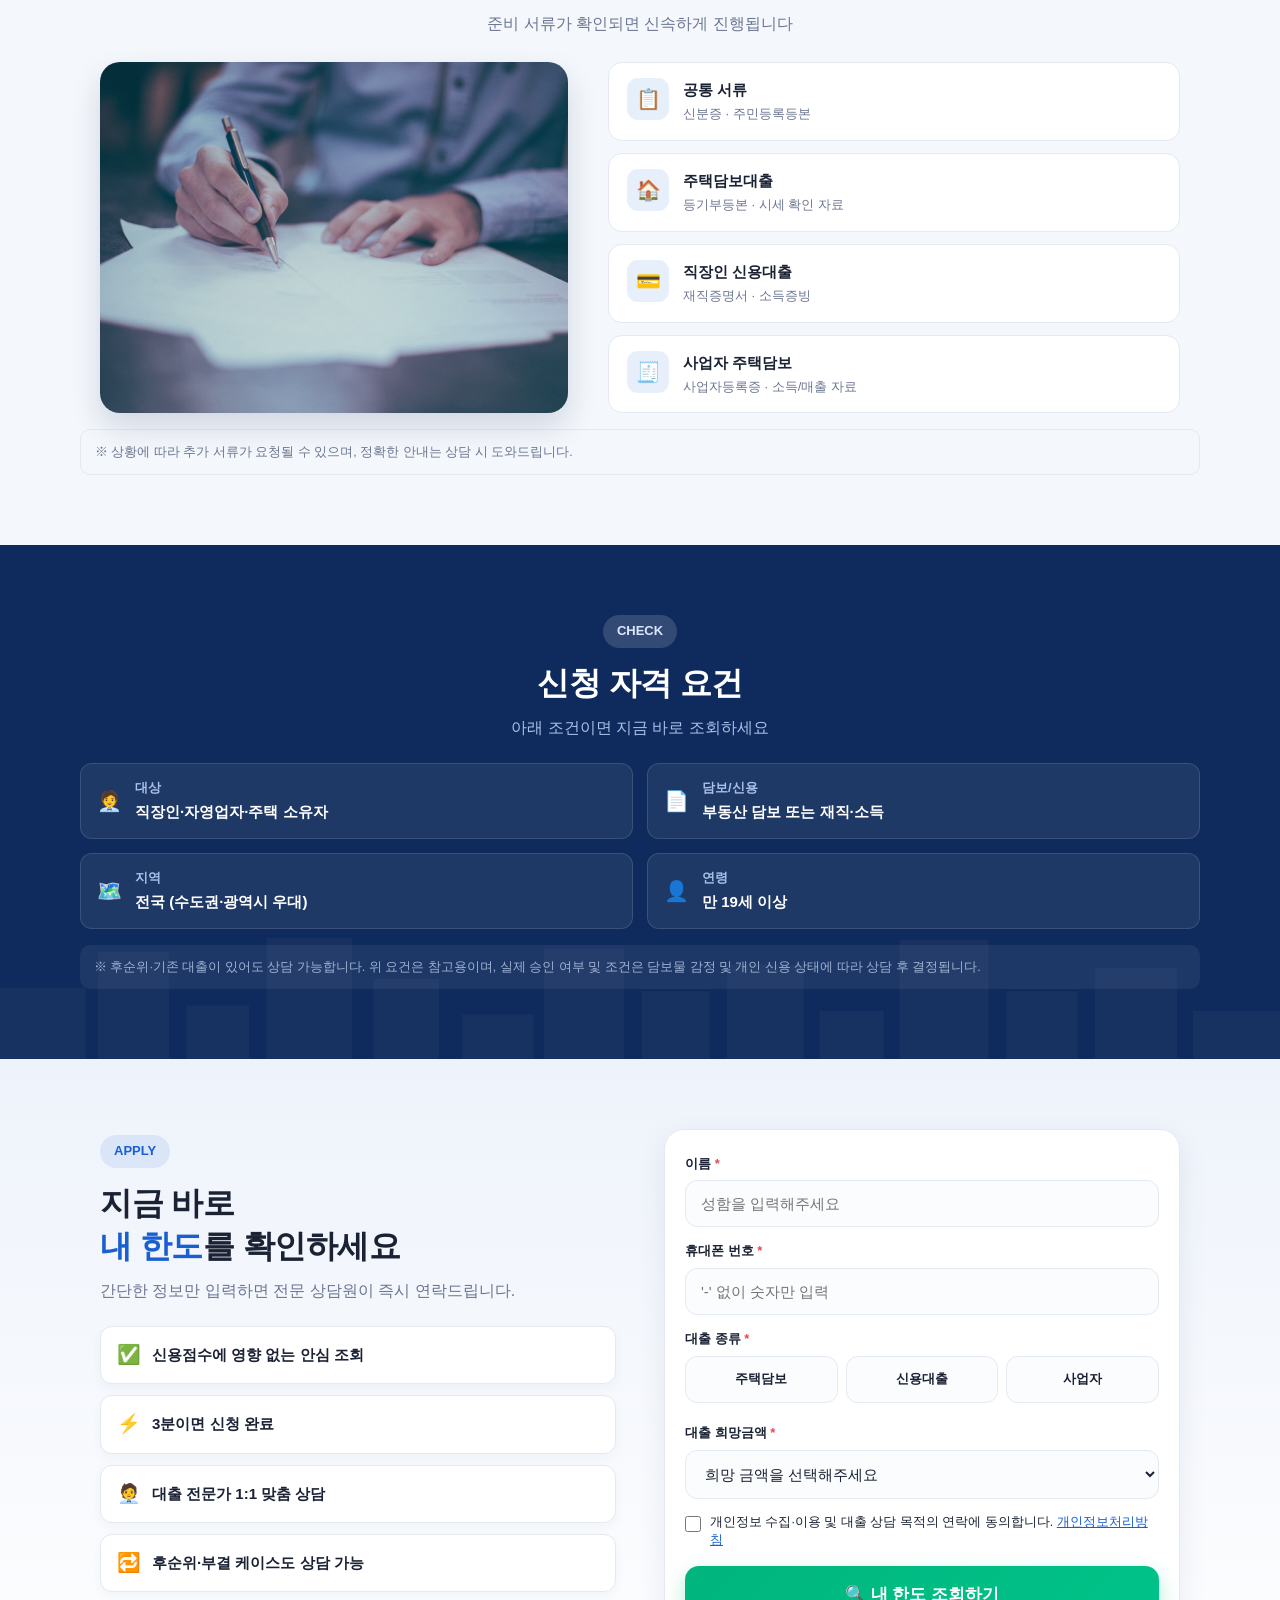
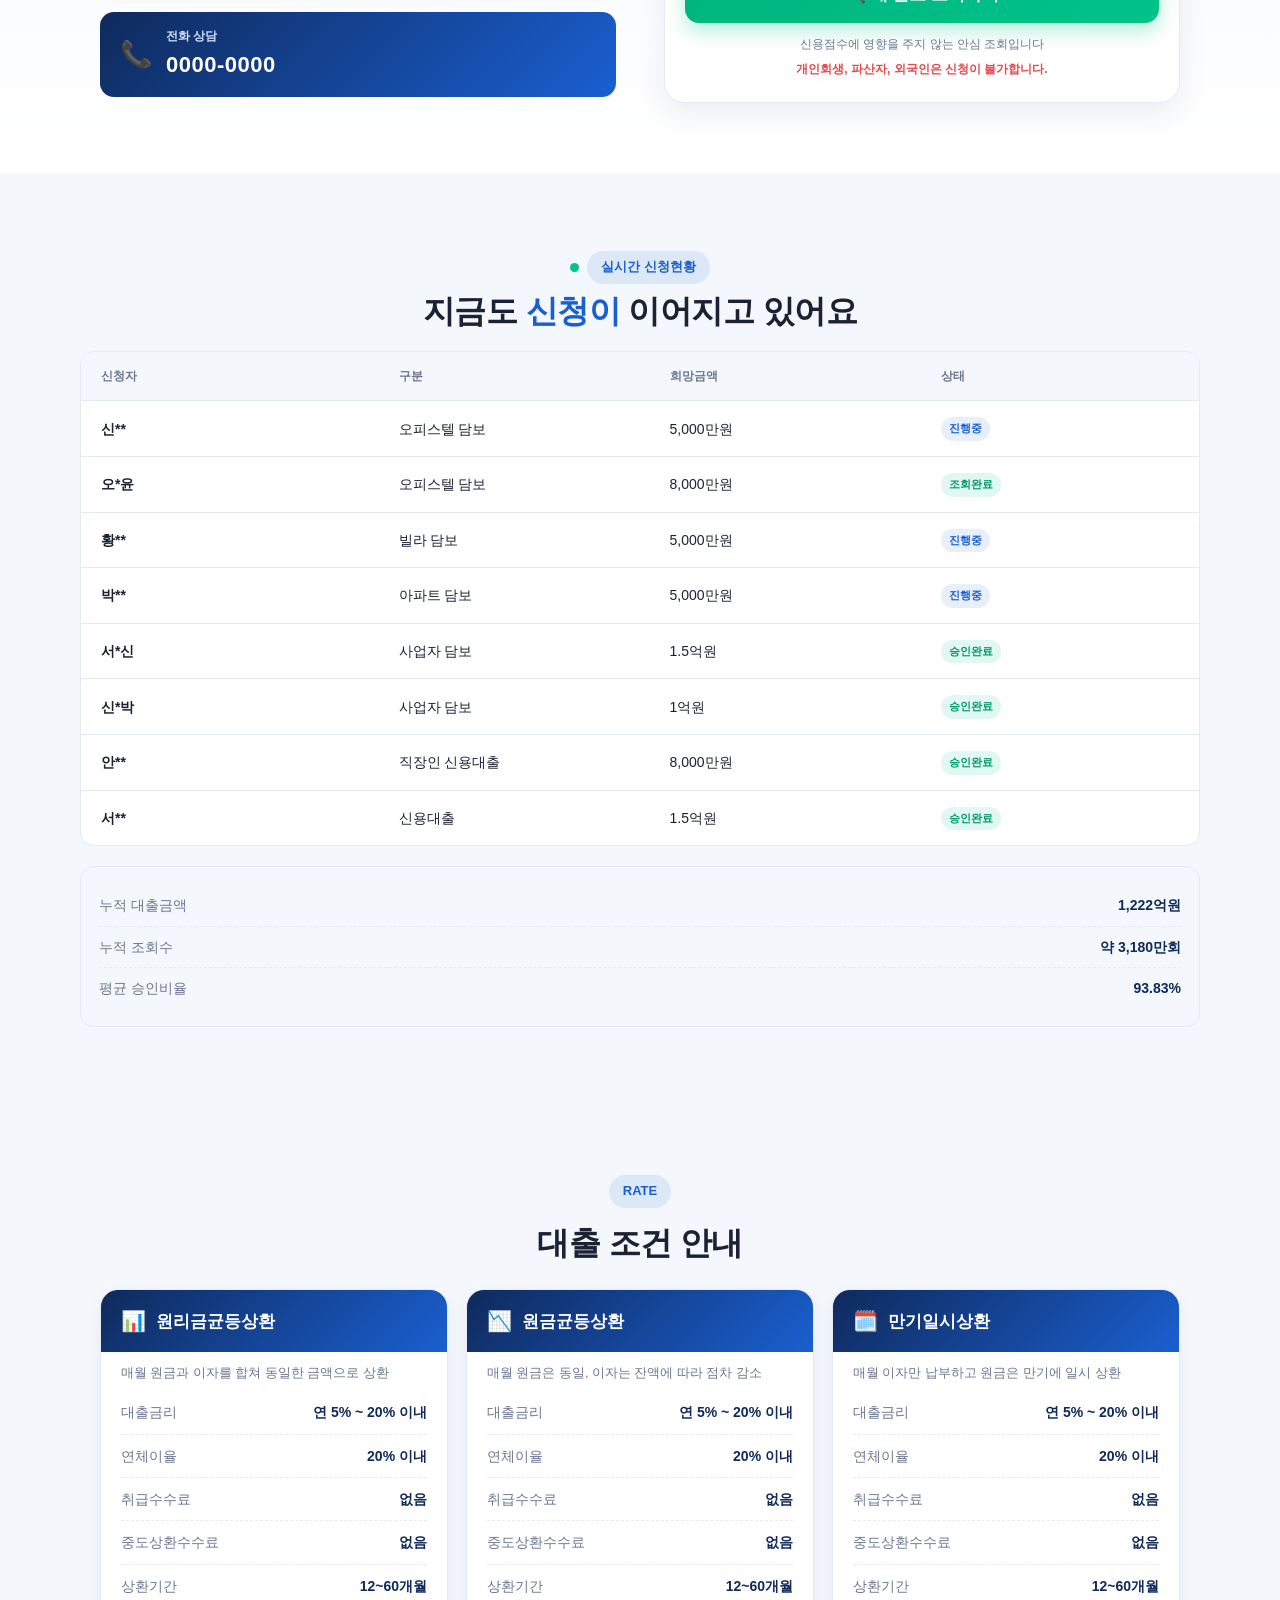
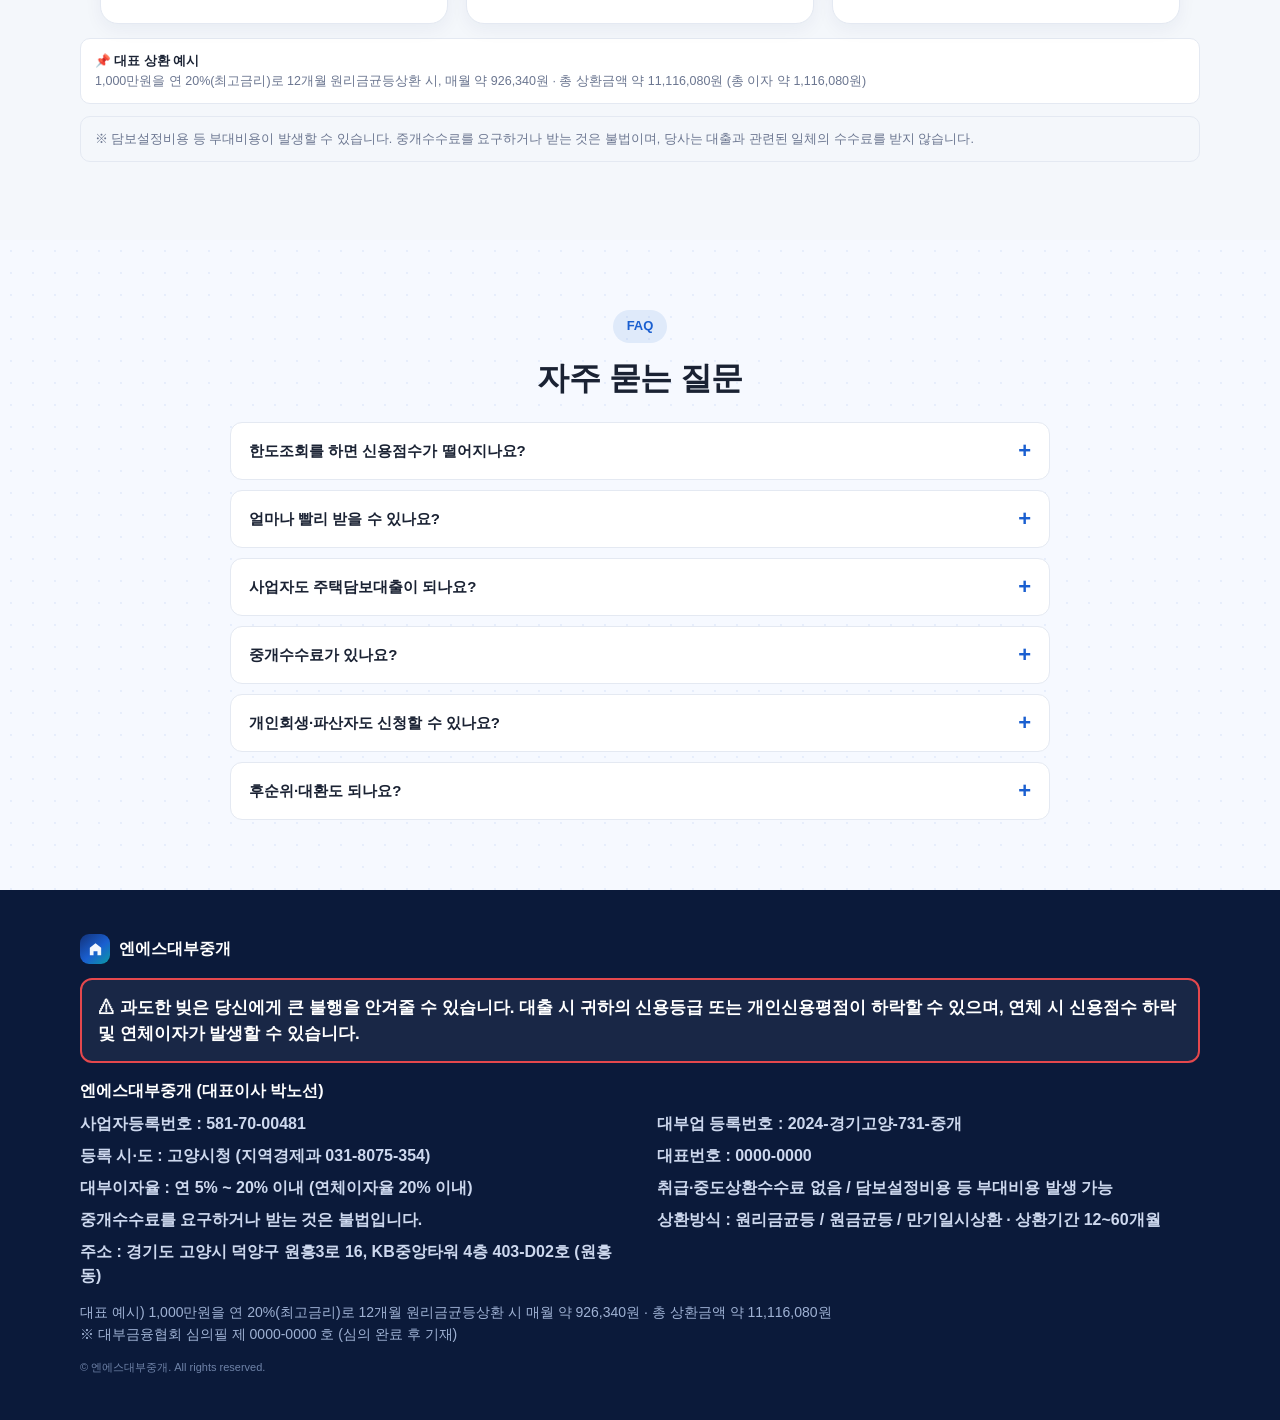
==== commit a6437ec6: "Update index.html" ====
--- a/index.html
+++ b/index.html
@@ -1,6 +1,15 @@
 <!DOCTYPE html>
 <html lang="ko">
 <head>
+<!-- Google tag (gtag.js) -->
+<script async src="https://www.googletagmanager.com/gtag/js?id=AW-18400252190"></script>
+<script>
+  window.dataLayer = window.dataLayer || [];
+  function gtag(){dataLayer.push(arguments);}
+  gtag('js', new Date());
+
+  gtag('config', 'AW-18400252190');
+</script>
 <meta charset="UTF-8">
 <meta name="viewport" content="width=device-width, initial-scale=1.0">
 <title>엔에스대부중개 | 주택담보대출 실시간 한도조회</title>
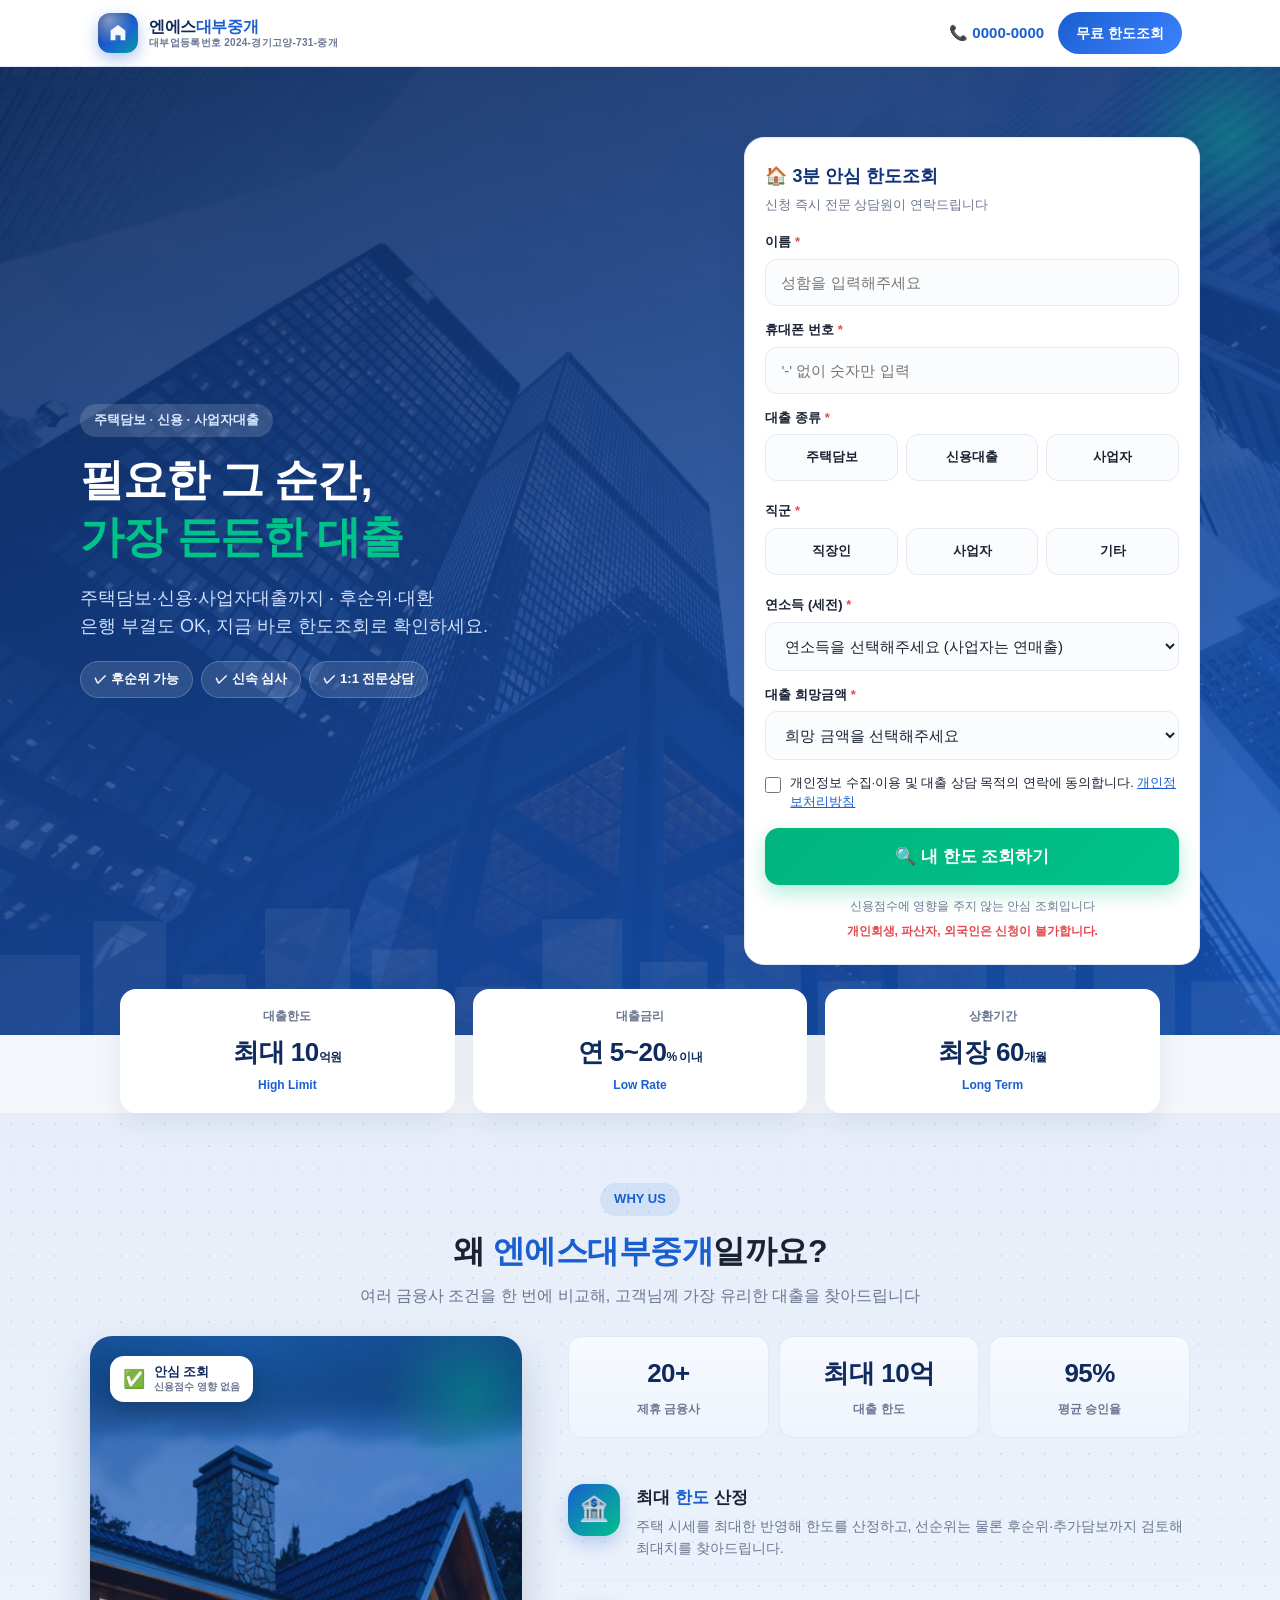
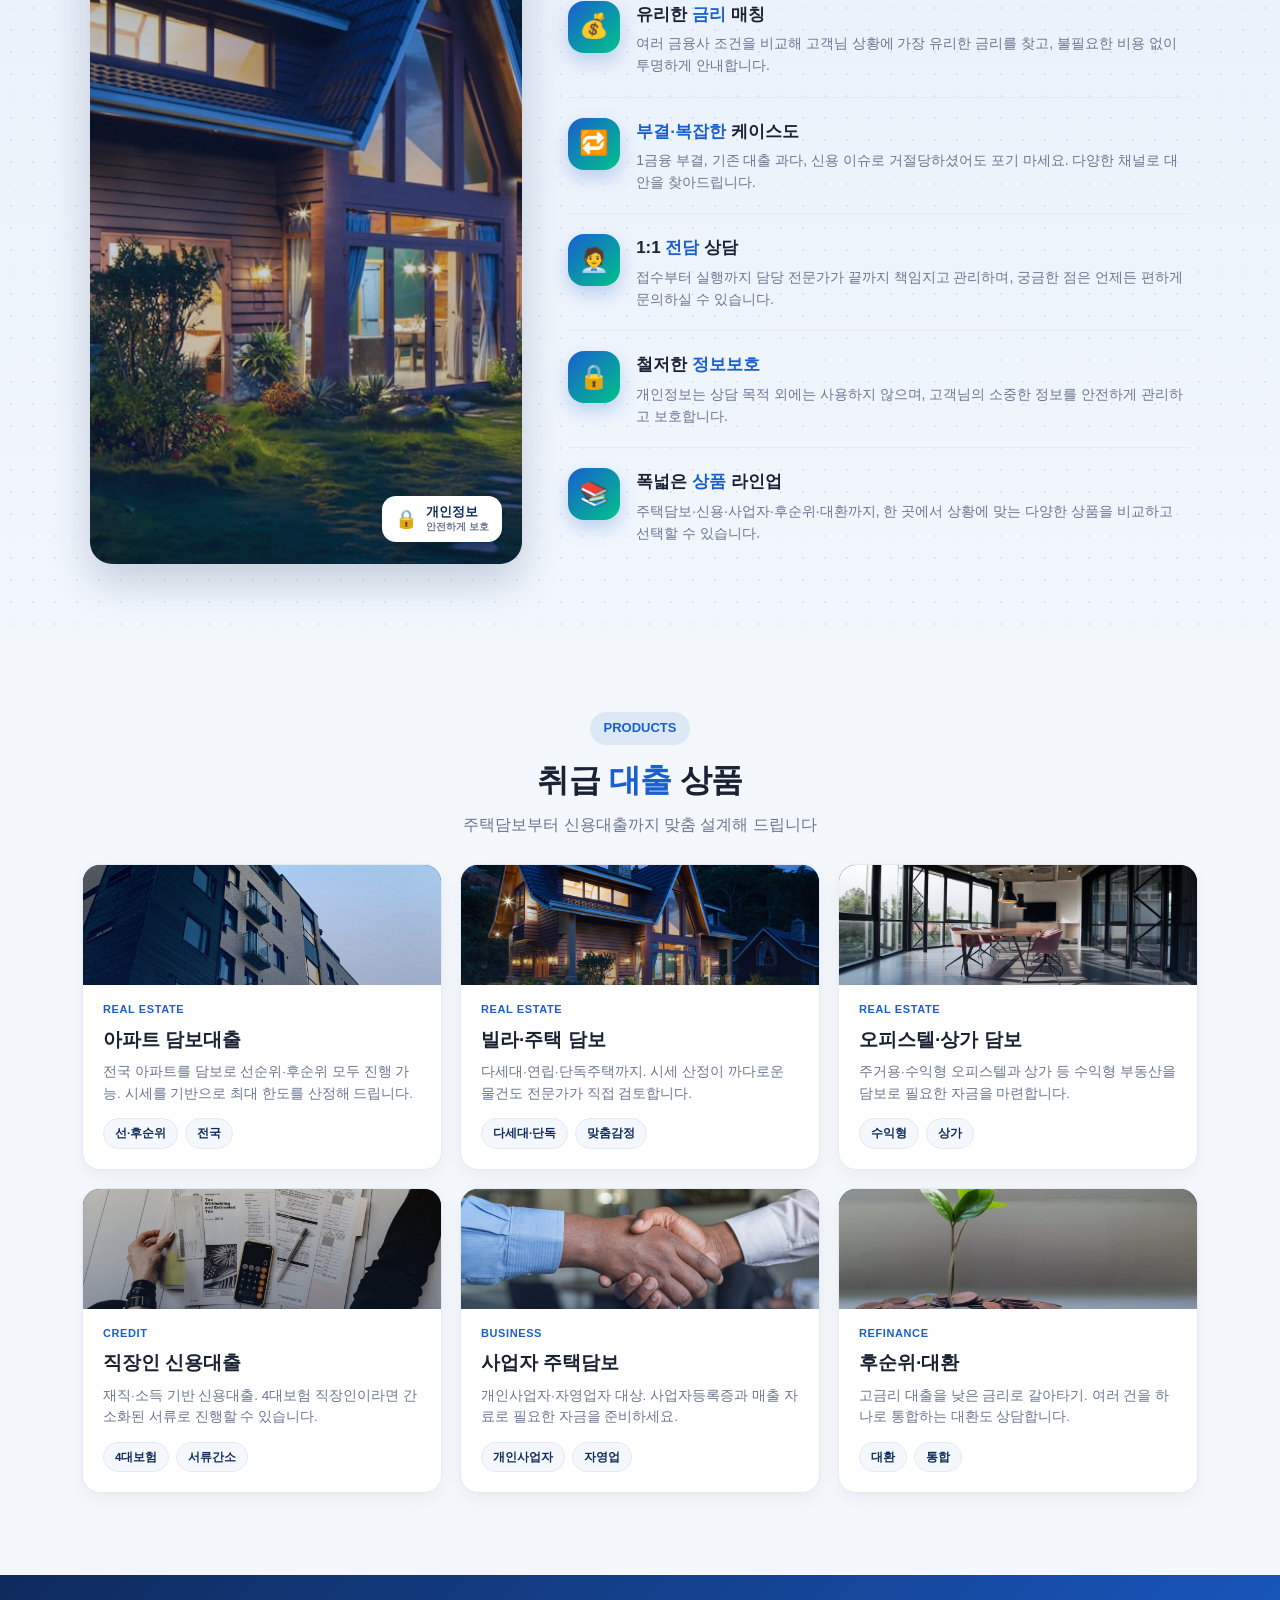
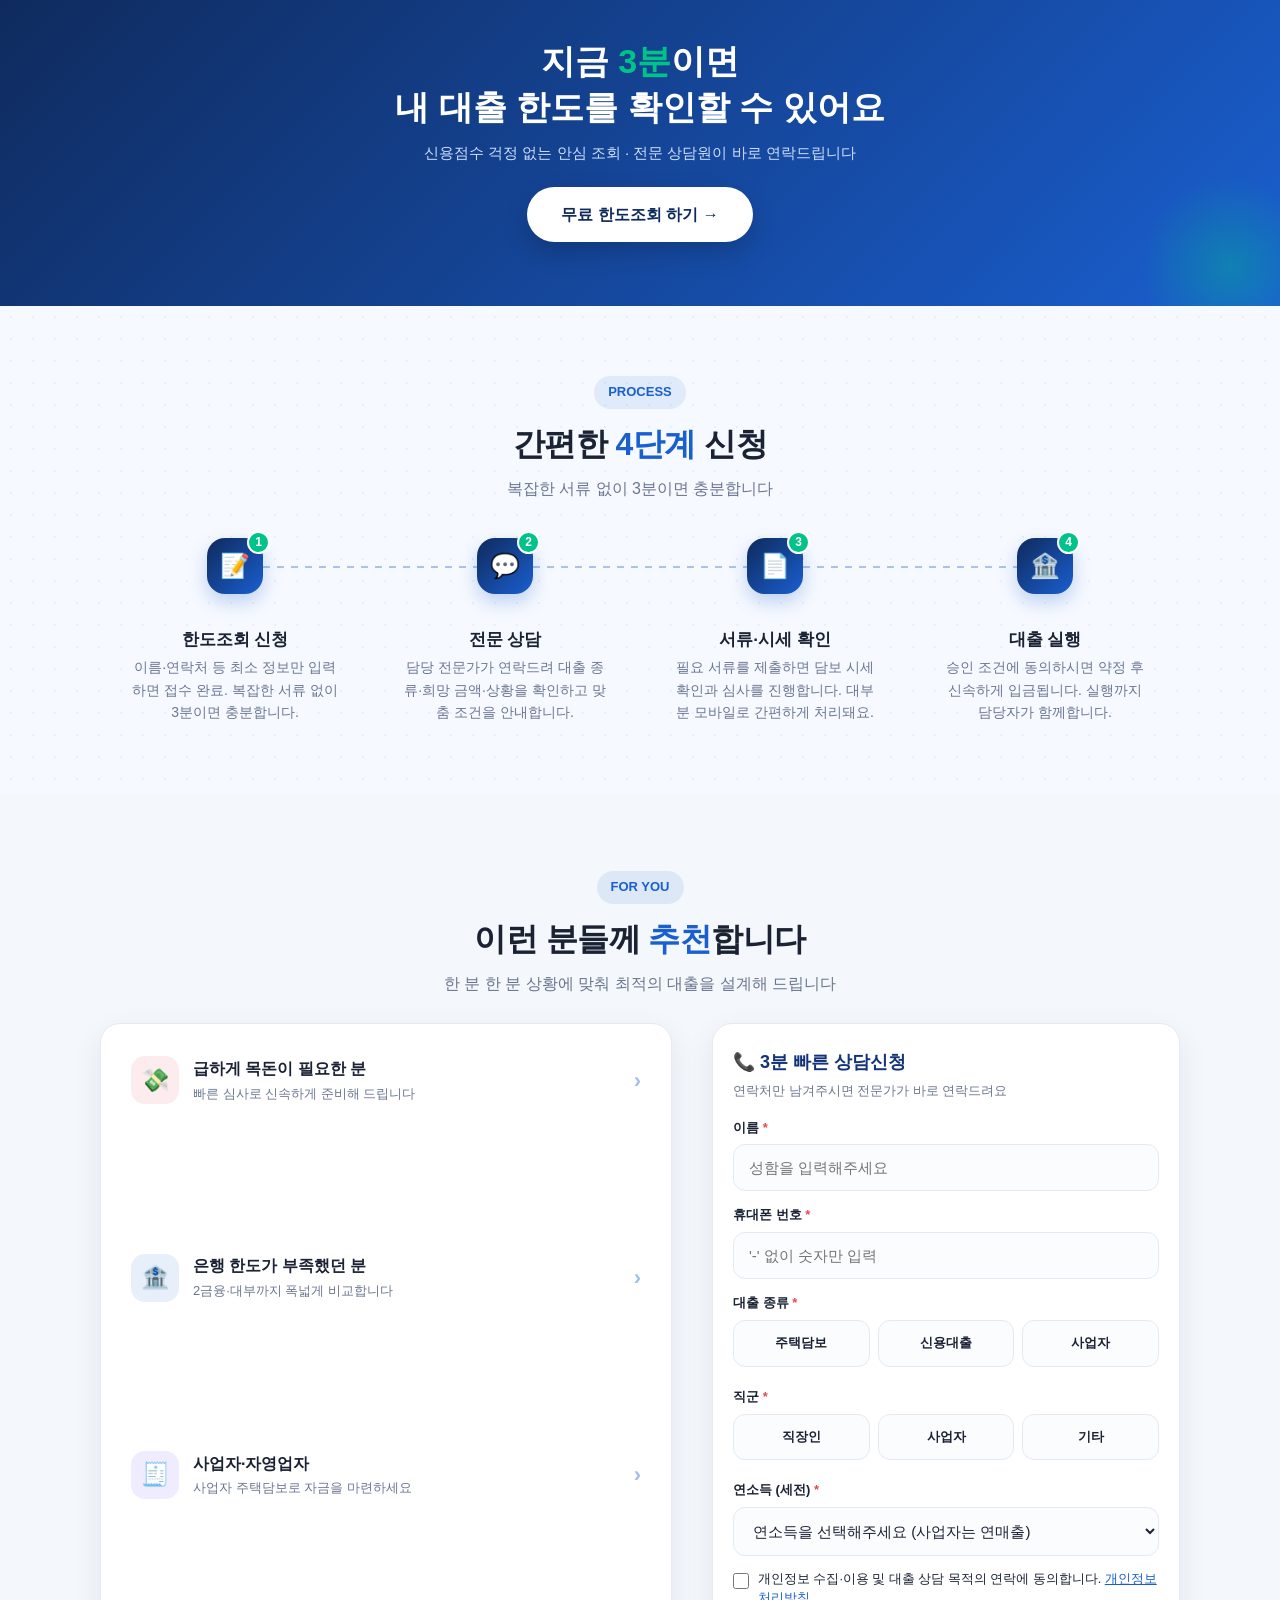
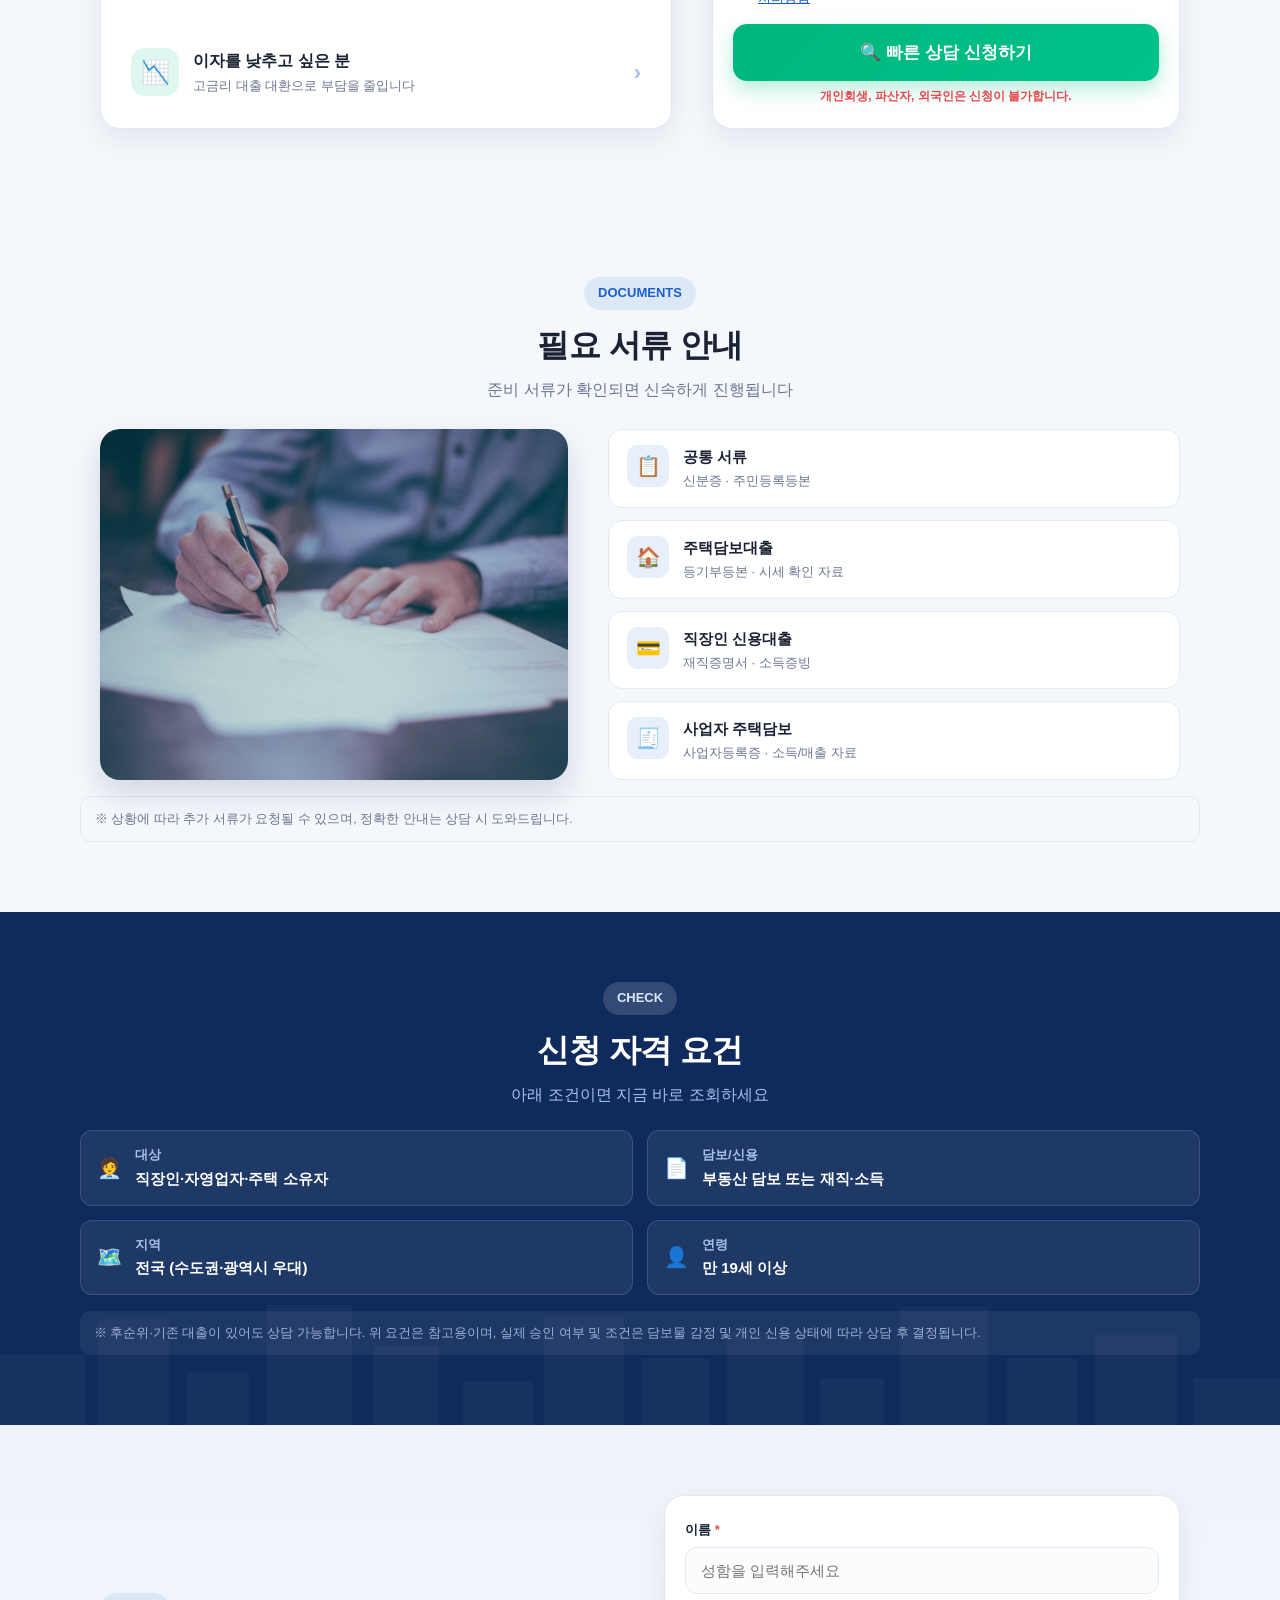
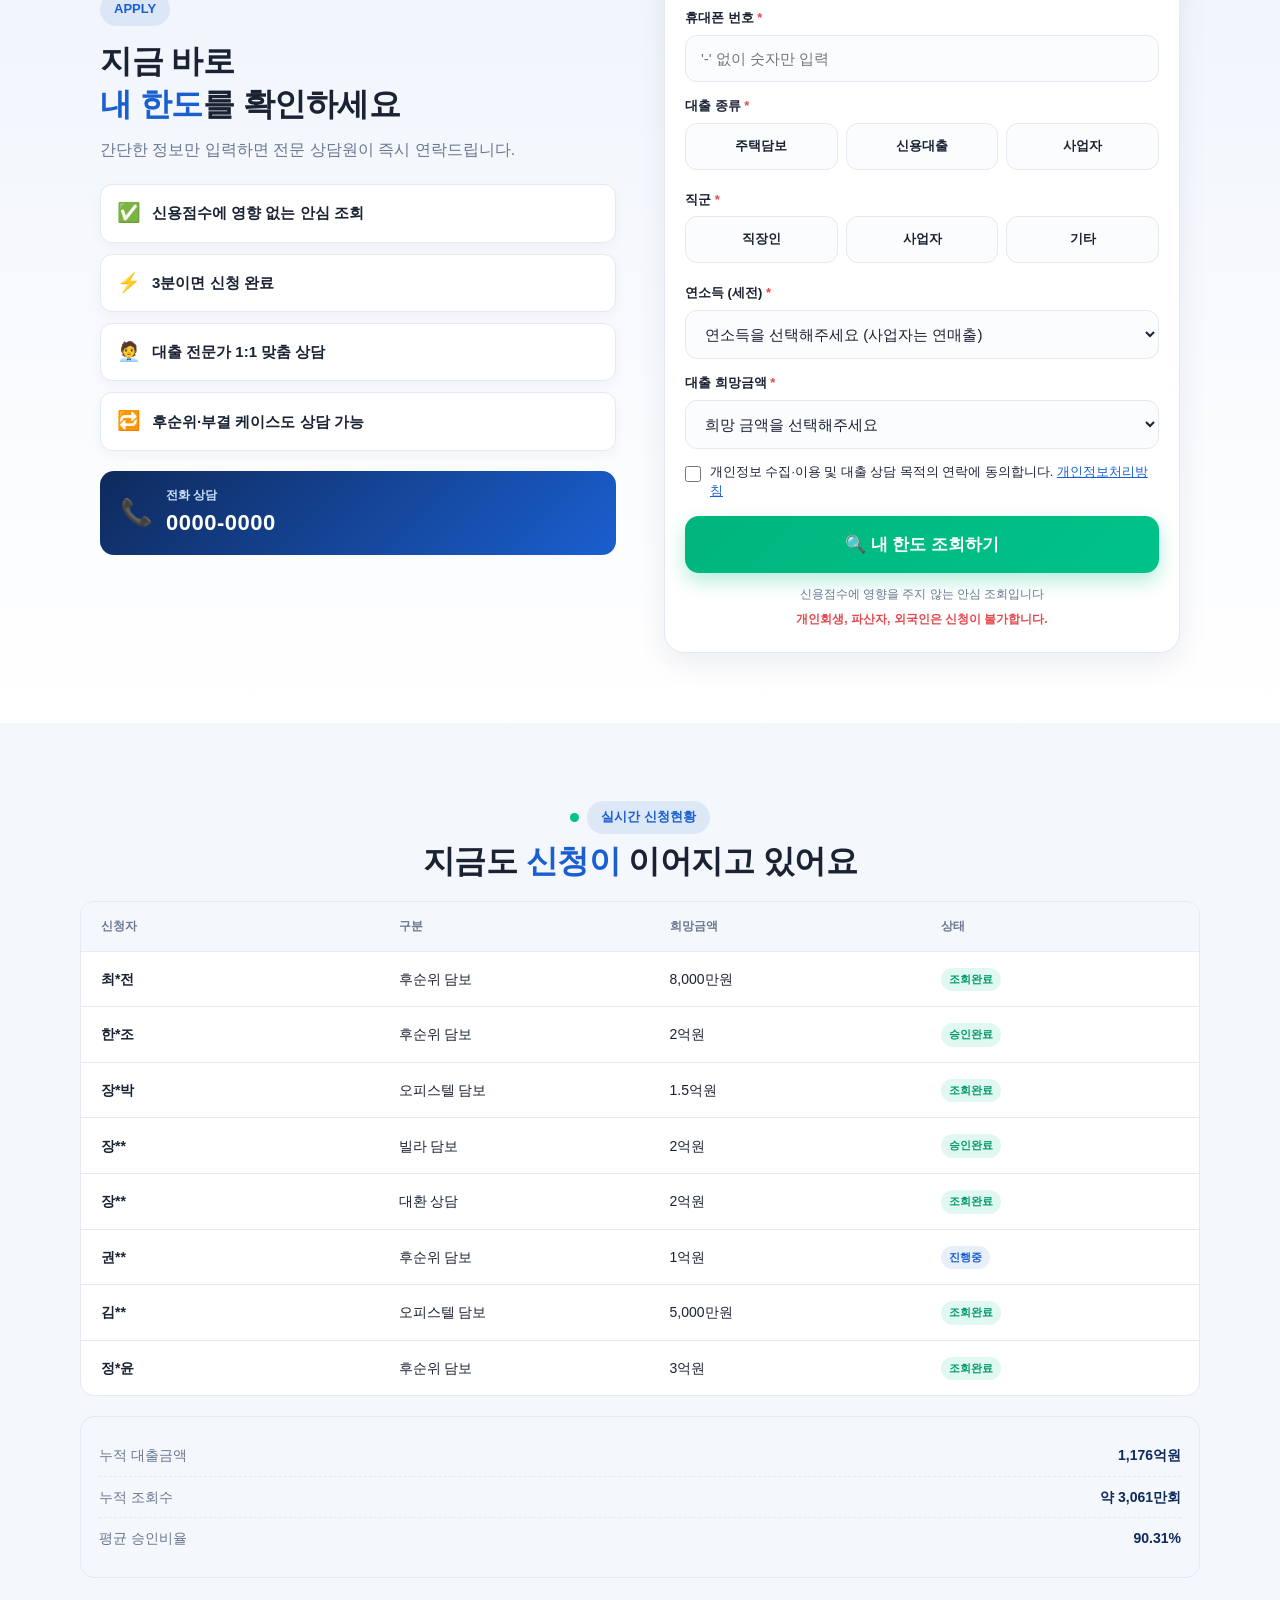
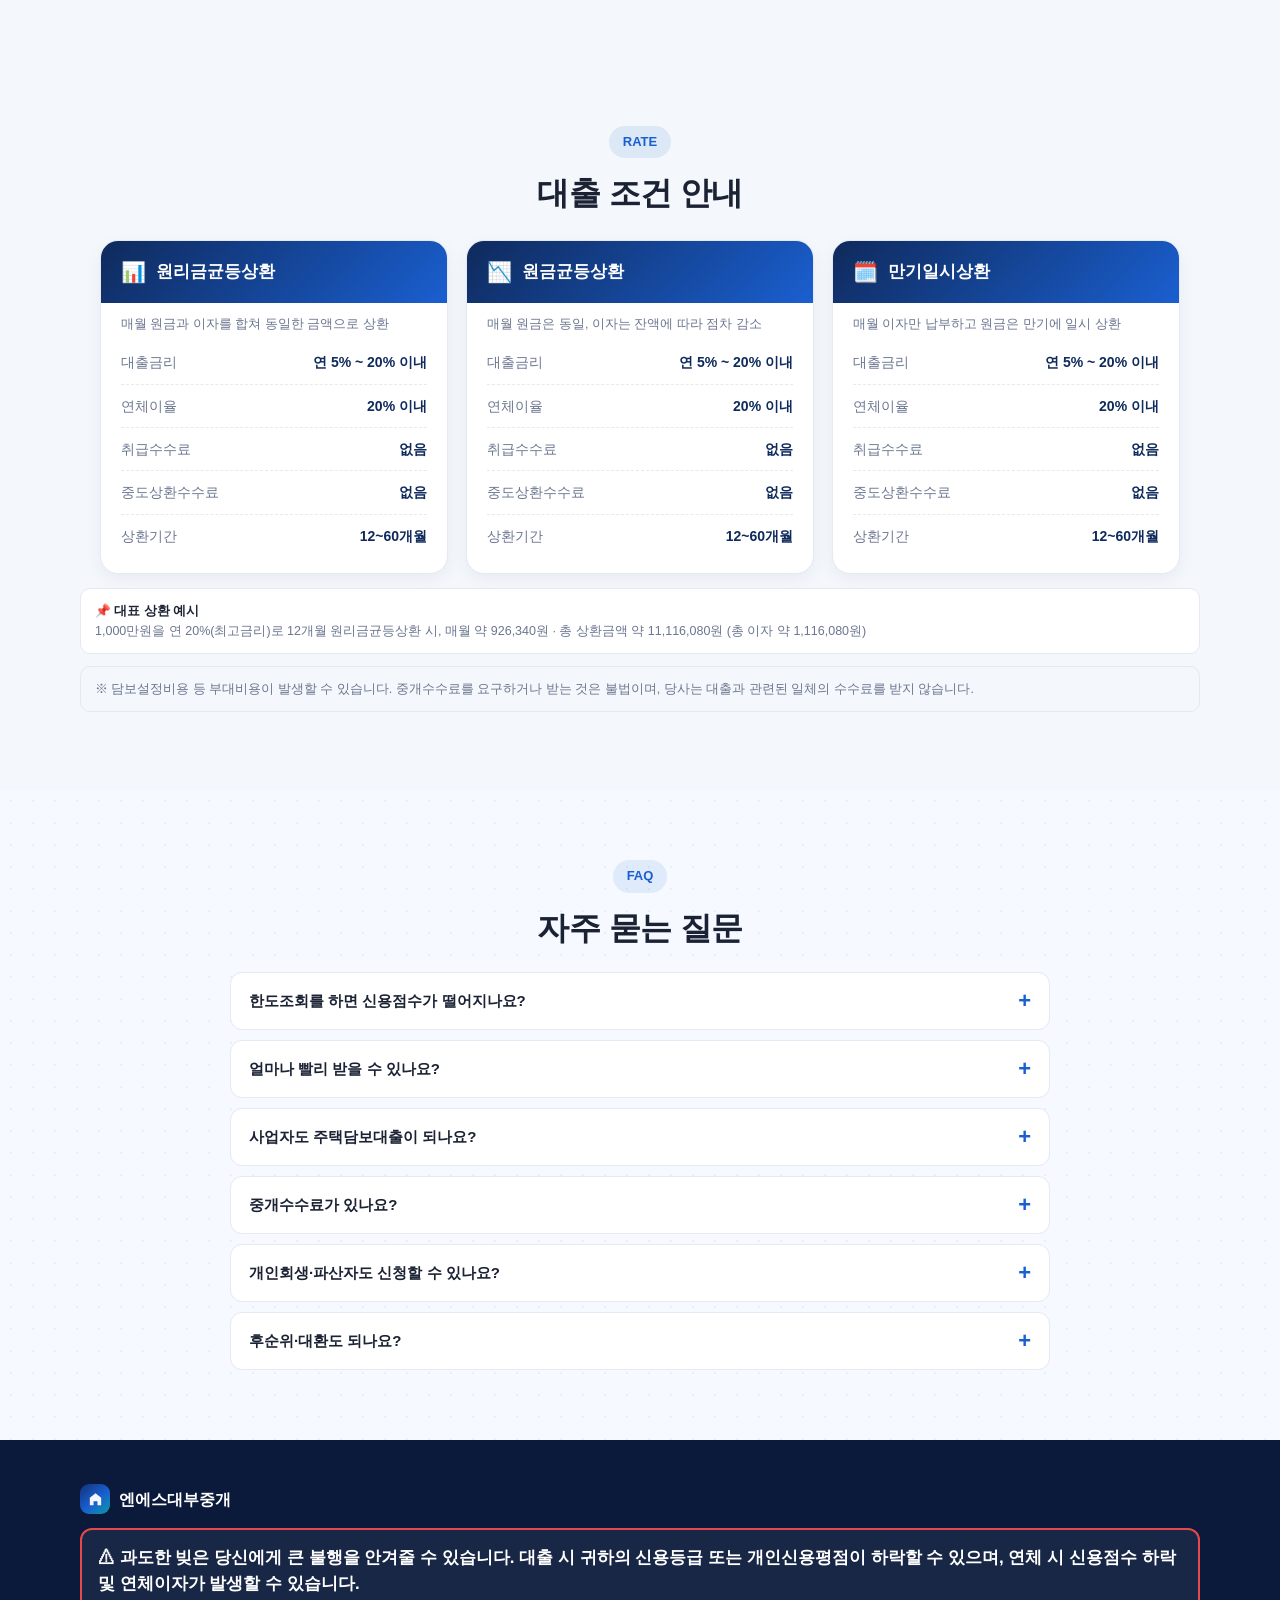
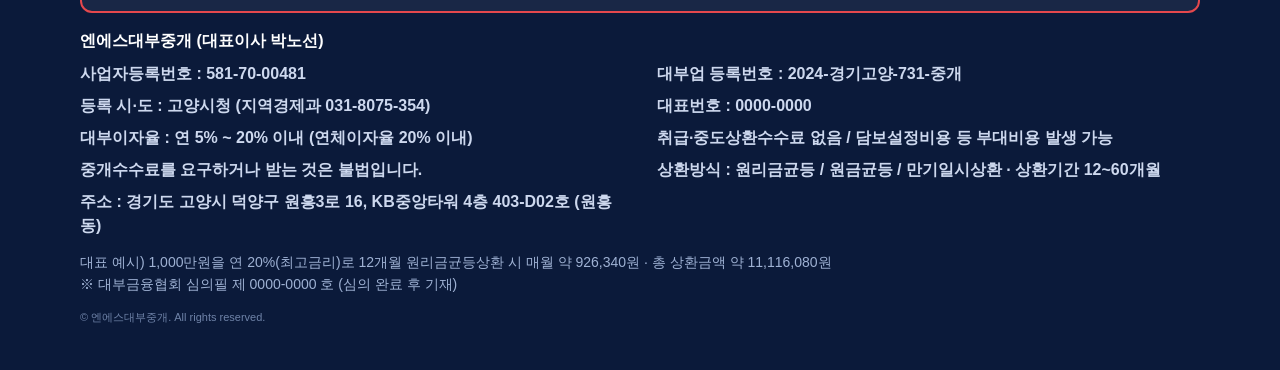
==== commit 9924a328: "Add files via upload" ====
--- a/index.html
+++ b/index.html
@@ -1,601 +1,16 @@
-<!DOCTYPE html>
+<!doctype html>
 <html lang="ko">
 <head>
-<!-- Google tag (gtag.js) -->
-<script async src="https://www.googletagmanager.com/gtag/js?id=AW-18400252190"></script>
-<script>
-  window.dataLayer = window.dataLayer || [];
-  function gtag(){dataLayer.push(arguments);}
-  gtag('js', new Date());
-
-  gtag('config', 'AW-18400252190');
-</script>
-<meta charset="UTF-8">
-<meta name="viewport" content="width=device-width, initial-scale=1.0">
-<title>엔에스대부중개 | 주택담보대출 실시간 한도조회</title>
-<meta name="description" content="주택담보대출 - 아파트·빌라·오피스텔 담보, 후순위 가능, 낮은 금리 당일 심사. 3분 안심 한도조회.">
-<meta name="robots" content="noai, noimageai">
-<style>
-:root{
-  --navy:#0f2a5c;
-  --blue:#1a5fd0;
-  --blue-light:#3d82ff;
-  --accent:#00c389;
-  --bg:#f4f7fb;
-  --ink:#1a2233;
-  --muted:#6b7690;
-  --line:#e4e9f2;
-  --white:#ffffff;
-  --radius:16px;
-  --shadow:0 10px 30px rgba(15,42,92,.08);
-}
-*{margin:0;padding:0;box-sizing:border-box}
-html{scroll-behavior:smooth}
-body{
-  font-family:"Pretendard","Apple SD Gothic Neo","Malgun Gothic",-apple-system,BlinkMacSystemFont,sans-serif;
-  color:var(--ink);background:var(--bg);line-height:1.6;-webkit-font-smoothing:antialiased;
-}
-img{max-width:100%;display:block}
-a{color:inherit;text-decoration:none}
-.wrap{max-width:520px;margin:0 auto;background:var(--white);min-height:100vh;position:relative;box-shadow:0 0 40px rgba(0,0,0,.05)}
-.inner{max-width:520px;margin:0 auto}
-.sec{padding:44px 22px}
-.center{text-align:center}
-.tag{display:inline-block;background:rgba(26,95,208,.1);color:var(--blue);font-weight:700;font-size:13px;padding:6px 14px;border-radius:100px;margin-bottom:14px}
-h2.title{font-size:24px;font-weight:800;letter-spacing:-.5px;line-height:1.35}
-h2.title .pt{color:var(--blue)}
-.sub{color:var(--muted);font-size:15px;margin-top:10px}
-
-/* Header */
-header{position:sticky;top:0;z-index:50;background:rgba(255,255,255,.96);backdrop-filter:blur(8px);border-bottom:1px solid var(--line)}
-.hbar{display:flex;align-items:center;justify-content:space-between;padding:12px 18px;max-width:1120px;margin:0 auto}
-.hright{display:flex;align-items:center;gap:14px}
-.htel{font-weight:800;color:var(--blue);font-size:15px}
-.hbtn{display:none;background:linear-gradient(135deg,var(--blue),var(--blue-light));color:#fff;font-weight:700;font-size:14px;padding:10px 18px;border-radius:100px}
-
-/* Brand logo */
-.brand{display:flex;align-items:center;gap:11px}
-.brand .mk{position:relative;width:40px;height:40px;border-radius:12px;background:linear-gradient(140deg,#12327a 0%,#1a5fd0 55%,#00c389 130%);display:flex;align-items:center;justify-content:center;box-shadow:0 6px 16px rgba(26,95,208,.35);overflow:hidden}
-.brand .mk::before{content:"";position:absolute;inset:0;background:radial-gradient(circle at 28% 18%,rgba(255,255,255,.45),transparent 55%)}
-.brand .mk svg{position:relative;z-index:2}
-.brand .mk .mono{position:absolute;right:5px;bottom:3px;z-index:2;color:#fff;font-size:9px;font-weight:900;letter-spacing:.5px;opacity:.95}
-.brand .tx{display:flex;flex-direction:column;line-height:1.12}
-.brand .tx b{font-size:16px;font-weight:800;color:var(--navy);letter-spacing:-.4px}
-.brand .tx b em{color:var(--blue);font-style:normal}
-.brand .tx small{font-size:10px;color:var(--muted);font-weight:700;letter-spacing:.3px;margin-top:1px}
-
-/* Hero */
-.hero{background:linear-gradient(160deg,rgba(15,42,92,.92),rgba(26,95,208,.80)),url('images/hero.jpg') center/cover no-repeat;color:#fff;padding:40px 22px 120px;position:relative;overflow:hidden}
-.hero::after{content:"";position:absolute;right:-60px;top:-40px;width:220px;height:220px;background:radial-gradient(circle,rgba(0,195,137,.35),transparent 70%);border-radius:50%}
-.hero-grid{max-width:1120px;margin:0 auto;position:relative;z-index:2}
-.hero .tag{background:rgba(255,255,255,.15);color:#dbe7ff}
-.hero h1{font-size:30px;font-weight:800;line-height:1.3;letter-spacing:-1px}
-.hero h1 .hl{color:var(--accent)}
-.hero .lead{margin-top:14px;color:#cfe0ff;font-size:16px}
-.hero .badges{display:flex;gap:8px;margin-top:20px;flex-wrap:wrap}
-.hero .badges span{background:rgba(255,255,255,.12);border:1px solid rgba(255,255,255,.2);padding:7px 13px;border-radius:100px;font-size:13px;font-weight:600}
-
-/* Form card (shared) */
-.form-card{background:#fff;border:1px solid var(--line);border-radius:20px;padding:24px 20px;box-shadow:var(--shadow);color:#1a2233}
-.form-card label{color:#1a2233}
-.form-card .fc-title{font-size:18px;font-weight:800;color:#12327a;margin-bottom:4px}
-.form-card .fc-sub{font-size:13px;color:#6b7690;margin-bottom:16px}
-.field{margin-bottom:14px}
-.field label{display:block;font-size:13px;font-weight:700;margin-bottom:6px}
-.field label .req{color:#e5484d}
-.field input,.field select{width:100%;border:1.5px solid var(--line);border-radius:12px;padding:14px 15px;font-size:15px;background:#fbfcfe;font-family:inherit;color:var(--ink)}
-.field input:focus,.field select:focus{outline:none;border-color:var(--blue);background:#fff}
-.radio-row{display:flex;gap:8px}
-.radio-row label{flex:1;border:1.5px solid var(--line);border-radius:12px;padding:12px 6px;text-align:center;font-size:13px;font-weight:600;cursor:pointer;background:#fbfcfe;transition:.15s}
-.radio-row input{display:none}
-.radio-row label:has(input:checked){border-color:var(--blue);background:rgba(26,95,208,.06);color:var(--blue)}
-.agree{display:flex;align-items:flex-start;gap:9px;font-size:12.5px;color:var(--muted);margin:6px 0 16px;line-height:1.5}
-.agree input{margin-top:3px;width:16px;height:16px;flex:0 0 16px}
-.agree a{color:var(--blue);text-decoration:underline}
-.btn{width:100%;border:none;border-radius:14px;padding:17px;font-size:17px;font-weight:800;color:#fff;background:linear-gradient(135deg,var(--blue),var(--blue-light));cursor:pointer;font-family:inherit;box-shadow:0 8px 20px rgba(26,95,208,.3);transition:.15s}
-.btn:active{transform:translateY(1px)}
-.btn:disabled{opacity:.6;cursor:default}
-.btn.green{background:linear-gradient(135deg,#00b57e,var(--accent));box-shadow:0 8px 20px rgba(0,195,137,.3)}
-.form-foot{text-align:center;font-size:12px;color:var(--muted);margin-top:12px}
-.hp{position:absolute!important;left:-9999px!important;top:-9999px!important;width:1px;height:1px;opacity:0;pointer-events:none;z-index:-1}
-.form-warn{text-align:center;font-size:12px;font-weight:700;color:#e5484d;margin-top:7px;line-height:1.4}
-
-/* KPI */
-.kpi{display:grid;grid-template-columns:repeat(3,1fr);gap:10px;margin:-90px 22px 0;position:relative;z-index:5;max-width:1120px}
-.kpi.desktoppad{margin-left:auto;margin-right:auto}
-.kpi .card{background:#fff;border-radius:var(--radius);padding:18px 10px;text-align:center;box-shadow:var(--shadow)}
-.kpi .k-label{font-size:12px;color:var(--muted);font-weight:600}
-.kpi .k-num{font-size:20px;font-weight:800;color:var(--navy);margin-top:6px;letter-spacing:-.5px}
-.kpi .k-num small{font-size:12px;font-weight:700}
-.kpi .k-unit{font-size:12px;color:var(--blue);font-weight:700;margin-top:2px}
-
-/* Why-us trust stats */
-.whystats{display:flex;gap:10px;margin-top:22px}
-.whystats .ws{flex:1;background:linear-gradient(180deg,#f7faff,#eef4fd);border:1px solid var(--line);border-radius:14px;padding:16px 8px;text-align:center}
-.whystats .ws b{display:block;font-size:20px;font-weight:800;color:var(--navy);letter-spacing:-.5px}
-.whystats .ws span{font-size:11.5px;color:var(--muted);font-weight:700}
-@media (min-width:900px){ .whystats{max-width:760px;margin-left:auto;margin-right:auto} .whystats .ws b{font-size:26px} }
-
-/* Reasons */
-.reasons{display:grid;grid-template-columns:1fr 1fr;gap:12px;margin-top:24px}
-.reason{background:var(--bg);border:1px solid var(--line);border-radius:14px;padding:18px 16px}
-.reason .ico{width:40px;height:40px;border-radius:11px;background:linear-gradient(135deg,var(--blue),var(--blue-light));display:flex;align-items:center;justify-content:center;font-size:20px;margin-bottom:10px}
-.reason h4{font-size:16px;font-weight:700}
-.reason p{font-size:13px;color:var(--muted);margin-top:4px}
-
-/* Products */
-.prods{display:grid;grid-template-columns:1fr 1fr;gap:12px;margin-top:24px}
-.prod{border:1px solid var(--line);border-radius:14px;padding:18px 16px;background:#fff}
-.prod .pico{font-size:24px;margin-bottom:8px}
-.prod h4{font-size:15px;font-weight:700}
-.prod p{font-size:12.5px;color:var(--muted);margin-top:3px}
-
-/* Feature rows (Why Us / For You) */
-.feats{margin-top:26px;display:grid;grid-template-columns:1fr;gap:0}
-.feat{display:flex;gap:16px;padding:20px 2px;border-bottom:1px solid var(--line);align-items:flex-start}
-.feat:last-child{border-bottom:none}
-.feat .fic{flex:0 0 52px;width:52px;height:52px;border-radius:16px;background:linear-gradient(135deg,var(--blue),var(--accent));display:flex;align-items:center;justify-content:center;font-size:24px;box-shadow:0 8px 18px rgba(26,95,208,.25)}
-.feat .ft{flex:1}
-.feat .ft h4{font-size:17px;font-weight:800;margin-bottom:4px}
-.feat .ft h4 em{color:var(--blue);font-style:normal}
-.feat .ft p{font-size:14px;color:var(--muted);line-height:1.6}
-@media(min-width:900px){ .feat{padding:20px 0} }
-
-/* Why-us 2-column with visual panel */
-.why-wrap{margin-top:24px}
-.why-visual{position:relative;border-radius:22px;overflow:hidden;background:linear-gradient(150deg,rgba(15,42,92,.32),rgba(26,95,208,.18)),url('images/house.jpg') center/cover no-repeat;min-height:280px;display:flex;align-items:center;justify-content:center;box-shadow:0 18px 40px rgba(15,42,92,.20);margin-bottom:24px}
-.why-visual::after{content:"";position:absolute;right:-40px;top:-30px;width:180px;height:180px;background:radial-gradient(circle,rgba(0,195,137,.35),transparent 70%);border-radius:50%}
-.why-visual .wv-house{width:56%;max-width:230px;position:relative;z-index:2}
-.why-visual .wv-chip{position:absolute;z-index:3;background:#fff;border-radius:14px;padding:9px 13px;box-shadow:0 10px 24px rgba(0,0,0,.18);font-weight:800;color:var(--navy);font-size:12.5px;display:flex;align-items:center;gap:9px;line-height:1.2}
-.why-visual .wv-chip small{display:block;font-size:10px;color:var(--muted);font-weight:700;margin-top:1px}
-.why-visual .wv-chip .em{font-size:18px}
-.why-visual .wv-chip.c1{top:20px;left:20px}
-.why-visual .wv-chip.c2{bottom:22px;right:20px}
-.why-right .whystats{margin:0 0 6px;max-width:none}
-@media(min-width:900px){
-  .why-wrap{max-width:1100px;margin:28px auto 0;display:grid;grid-template-columns:.82fr 1.18fr;gap:46px;align-items:stretch}
-  .why-visual{margin-bottom:0;min-height:360px;height:100%}
-}
-
-/* Horizontal snap products */
-.pscroll{margin-top:24px;display:grid;grid-auto-flow:column;grid-auto-columns:80%;gap:14px;overflow-x:auto;scroll-snap-type:x mandatory;padding:2px 2px 12px;-webkit-overflow-scrolling:touch}
-.pscroll::-webkit-scrollbar{height:6px}
-.pscroll::-webkit-scrollbar-thumb{background:var(--line);border-radius:10px}
-.pcard{scroll-snap-align:start;border:1px solid var(--line);border-radius:18px;padding:0 0 20px;background:#fff;position:relative;overflow:hidden;box-shadow:0 6px 18px rgba(15,42,92,.05)}
-.pcard .pimg{height:120px;background-color:#0f2a5c;background-size:cover;background-position:center;background-repeat:no-repeat;position:relative}
-.pcard .pimg::after{content:"";position:absolute;inset:0;background:linear-gradient(180deg,rgba(15,42,92,0),rgba(15,42,92,.30))}
-.pcard .pbody{padding:16px 20px 0}
-.pcard .pt2{font-size:11px;font-weight:800;color:var(--blue);letter-spacing:.6px}
-.pcard h4{font-size:19px;font-weight:800;margin:6px 0}
-.pcard p{font-size:13.5px;color:var(--muted);line-height:1.6}
-.pcard .pmeta{margin-top:14px;display:flex;gap:7px;flex-wrap:wrap}
-.pcard .pmeta span{font-size:11.5px;font-weight:700;color:var(--navy);background:var(--bg);border:1px solid var(--line);padding:5px 11px;border-radius:100px}
-@media(min-width:900px){ .pscroll{grid-auto-flow:row;grid-template-columns:repeat(3,1fr);grid-auto-columns:auto;overflow:visible;gap:18px;max-width:1120px;margin-left:auto;margin-right:auto} }
-
-/* Stepper (Process) */
-.steps2{margin-top:28px;display:flex;flex-direction:column;gap:22px}
-.st2{display:flex;gap:16px;align-items:flex-start}
-.st2 .st2n{position:relative;flex:0 0 56px;width:56px;height:56px;border-radius:18px;background:linear-gradient(135deg,var(--navy),var(--blue));color:#fff;display:flex;align-items:center;justify-content:center;font-size:24px;box-shadow:0 8px 18px rgba(26,95,208,.25)}
-.st2 .st2n b{position:absolute;top:-7px;right:-7px;width:23px;height:23px;border-radius:50%;background:var(--accent);color:#fff;font-size:12px;font-weight:800;display:flex;align-items:center;justify-content:center;border:2px solid #fff}
-.st2 .st2t h4{font-size:17px;font-weight:800;margin-bottom:3px}
-.st2 .st2t p{font-size:14px;color:var(--muted);line-height:1.6}
-@media(min-width:900px){
-  .steps2{flex-direction:row;max-width:1080px;margin:36px auto 0;gap:0}
-  .st2{flex:1;flex-direction:column;align-items:center;text-align:center;padding:0 16px;position:relative}
-  .st2:not(:last-child)::after{content:"";position:absolute;top:28px;left:50%;width:100%;height:2px;background:repeating-linear-gradient(90deg,rgba(26,95,208,.35) 0 7px,transparent 7px 14px);z-index:0}
-  .st2 .st2n{z-index:1;margin-bottom:16px}
-  .st2 .st2t p{max-width:210px}
-}
-
-/* For You checklist panel */
-.persona{margin-top:24px;background:#fff;border:1px solid var(--line);border-radius:20px;padding:10px;box-shadow:var(--shadow)}
-.pitem{display:flex;gap:14px;align-items:center;padding:16px 14px;border-radius:14px;transition:background .15s}
-.pitem:hover{background:#f5f9ff}
-.picon{flex:0 0 48px;width:48px;height:48px;border-radius:14px;display:flex;align-items:center;justify-content:center;font-size:23px}
-.picon.i1{background:rgba(233,72,77,.10)}
-.picon.i2{background:rgba(26,95,208,.10)}
-.picon.i3{background:rgba(139,107,255,.13)}
-.picon.i4{background:rgba(0,195,137,.13)}
-.ptxt{flex:1;min-width:0}
-.pitem h4{font-size:16px;font-weight:800}
-.pitem p{font-size:13px;color:var(--muted);margin-top:2px}
-.pitem .pgo{flex:0 0 auto;color:var(--blue);font-size:22px;font-weight:800;opacity:.4}
-@media(min-width:900px){
-  .persona{max-width:1000px;margin:26px auto 0;display:grid;grid-template-columns:1fr 1fr;gap:4px 18px;padding:16px}
-}
-
-/* For You : left list + right quick form */
-.foryou-wrap{margin-top:24px}
-.fy-form{margin-top:16px}
-@media(min-width:900px){
-  .foryou-wrap{max-width:1080px;margin:26px auto 0;display:grid;grid-template-columns:1.1fr .9fr;gap:40px;align-items:stretch}
-  .foryou-wrap .persona{margin:0;max-width:none;display:flex;flex-direction:column;justify-content:space-between}
-  .foryou-wrap .fy-form{margin-top:0}
-}
-
-/* Documents image + checklist */
-.docs{margin-top:24px}
-.doc-visual{border-radius:20px;overflow:hidden;min-height:200px;background:linear-gradient(150deg,rgba(15,42,92,.28),rgba(26,95,208,.10)),url('images/docs.jpg') center/cover no-repeat;box-shadow:0 14px 30px rgba(15,42,92,.15);margin-bottom:20px}
-.doc-list{display:flex;flex-direction:column;gap:12px}
-.doc-row{display:flex;gap:14px;align-items:flex-start;background:#fff;border:1px solid var(--line);border-radius:14px;padding:15px 18px}
-.doc-row .di{flex:0 0 42px;width:42px;height:42px;border-radius:11px;background:rgba(26,95,208,.1);color:var(--blue);display:flex;align-items:center;justify-content:center;font-size:20px}
-.doc-row h4{font-size:15px;font-weight:800}
-.doc-row p{font-size:13px;color:var(--muted);margin-top:2px}
-@media(min-width:900px){
-  .docs{max-width:1080px;margin:26px auto 0;display:grid;grid-template-columns:.9fr 1.1fr;gap:40px;align-items:stretch}
-  .doc-visual{margin-bottom:0;min-height:100%}
-}
-
-/* Timeline (Process) */
-.tl{margin-top:28px;position:relative}
-.tl::before{content:"";position:absolute;left:22px;top:10px;bottom:20px;width:2px;background:linear-gradient(var(--blue),var(--accent))}
-.tlrow{position:relative;display:flex;gap:18px;padding-bottom:26px}
-.tlrow:last-child{padding-bottom:0}
-.tlnode{flex:0 0 46px;width:46px;height:46px;border-radius:50%;background:linear-gradient(135deg,var(--navy),var(--blue));color:#fff;font-weight:800;display:flex;align-items:center;justify-content:center;z-index:2;font-size:16px;box-shadow:0 6px 14px rgba(26,95,208,.25)}
-.tltxt{padding-top:3px}
-.tltxt h4{font-size:17px;font-weight:800;margin-bottom:4px}
-.tltxt p{font-size:14px;color:var(--muted);line-height:1.6}
-@media(min-width:900px){ .tl{max-width:720px;margin-left:auto;margin-right:auto} }
-
-/* Full-width emphasis CTA band */
-.ctaband{background:linear-gradient(135deg,#0f2a5c,#1a5fd0);color:#fff;text-align:center;padding:48px 22px;position:relative;overflow:hidden}
-.ctaband::after{content:"";position:absolute;right:-40px;bottom:-50px;width:180px;height:180px;background:radial-gradient(circle,rgba(0,195,137,.35),transparent 70%);border-radius:50%}
-.ctaband > *{position:relative;z-index:2;max-width:760px;margin-left:auto;margin-right:auto}
-.ctaband h3{font-size:24px;font-weight:800;line-height:1.35}
-.ctaband h3 em{color:var(--accent);font-style:normal}
-.ctaband p{color:#cfe0ff;margin-top:10px;font-size:15px}
-.ctaband a{display:inline-block;margin-top:22px;background:#fff;color:var(--navy);font-weight:800;padding:15px 34px;border-radius:100px;font-size:16px;box-shadow:0 10px 24px rgba(0,0,0,.18)}
-@media(min-width:900px){ .ctaband{padding:64px 40px} .ctaband h3{font-size:34px} }
-
-/* Hero skyline silhouette */
-.hero-skyline{position:absolute;left:0;right:0;bottom:0;width:100%;height:auto;z-index:1;pointer-events:none;display:block}
-
-/* Soft dotted texture sections */
-.soft{background-color:#f6f9ff;background-image:radial-gradient(rgba(26,95,208,.07) 1px,transparent 1.5px);background-size:22px 22px}
-.whyus{background:radial-gradient(rgba(26,95,208,.10) 1px,transparent 1.5px) 0 0/22px 22px, linear-gradient(180deg,#e7eef9,#f2f7fd)}
-.qual{position:relative;overflow:hidden}
-.qual-skyline{position:absolute;left:0;right:0;bottom:0;width:100%;height:auto;z-index:0;pointer-events:none;opacity:.7}
-.qual .center,.qual .qlist,.qual .qnote{position:relative;z-index:2}
-
-/* Process */
-.steps{margin-top:24px;display:flex;flex-direction:column;gap:12px}
-.step{display:flex;align-items:center;gap:14px;background:#fff;border:1px solid var(--line);border-radius:14px;padding:16px}
-.step .n{width:38px;height:38px;flex:0 0 38px;border-radius:11px;background:var(--navy);color:#fff;font-weight:800;display:flex;align-items:center;justify-content:center}
-.step h4{font-size:16px;font-weight:700}
-.step p{font-size:13px;color:var(--muted)}
-
-/* Qualify */
-.qual{background:var(--navy);color:#fff}
-.qual .tag{background:rgba(255,255,255,.15);color:#dbe7ff}
-.qual h2.title{color:#fff}
-.qlist{margin-top:22px;display:grid;grid-template-columns:1fr;gap:10px}
-.qitem{display:flex;align-items:center;gap:13px;background:rgba(255,255,255,.07);border:1px solid rgba(255,255,255,.12);border-radius:12px;padding:14px 16px}
-.qitem .qi{font-size:20px}
-.qitem .qt{font-size:13px;color:#a9c0e8;font-weight:600}
-.qitem .qv{font-size:15px;font-weight:700;margin-top:1px}
-.qnote{margin-top:16px;font-size:12.5px;color:#9fb2d4;background:rgba(255,255,255,.06);border-radius:10px;padding:12px 14px}
-
-.form-sec{background:linear-gradient(180deg,#eef3fb,#fff)}
-
-/* Apply section 2-column */
-.apply-benefits{list-style:none;margin:22px 0 0;padding:0;display:flex;flex-direction:column;gap:11px}
-.apply-benefits li{display:flex;gap:11px;align-items:center;font-size:15px;font-weight:600;color:var(--ink);background:#fff;border:1px solid var(--line);border-radius:12px;padding:13px 16px;box-shadow:0 4px 12px rgba(15,42,92,.04)}
-.apply-benefits li span{font-size:19px;flex:0 0 auto}
-.apply-call{margin-top:20px;display:flex;align-items:center;gap:14px;background:linear-gradient(135deg,var(--navy),var(--blue));color:#fff;border-radius:14px;padding:15px 20px}
-.apply-call .ac-ic{font-size:26px}
-.apply-call small{display:block;font-size:12px;color:#cfe0ff;font-weight:700}
-.apply-call b{font-size:22px;font-weight:800;letter-spacing:.5px}
-.apply-left{margin-bottom:26px}
-@media(min-width:900px){
-  .apply-wrap{max-width:1080px;margin:0 auto;display:grid;grid-template-columns:1fr 1fr;gap:48px;align-items:center}
-  .apply-left{margin-bottom:0}
-}
-
-/* FAQ */
-.faq{margin-top:22px;display:flex;flex-direction:column;gap:10px}
-.faq details{border:1px solid var(--line);border-radius:12px;background:#fff;overflow:hidden}
-.faq summary{list-style:none;cursor:pointer;padding:16px 18px;font-weight:700;font-size:15px;color:var(--ink);display:flex;justify-content:space-between;align-items:center;gap:12px}
-.faq summary::-webkit-details-marker{display:none}
-.faq summary::after{content:"+";color:var(--blue);font-size:22px;font-weight:800;line-height:1;transition:transform .2s}
-.faq details[open] summary::after{transform:rotate(45deg)}
-.faq .fa{padding:0 18px 16px;color:var(--muted);font-size:14px;line-height:1.7}
-@media (min-width:900px){ .faq{max-width:820px;margin-left:auto;margin-right:auto} }
-
-/* Live status */
-.live-head{display:flex;align-items:center;gap:8px;justify-content:center;margin-bottom:6px}
-.live-dot{width:9px;height:9px;border-radius:50%;background:var(--accent);box-shadow:0 0 0 0 rgba(0,195,137,.6);animation:pulse 1.6s infinite}
-@keyframes pulse{0%{box-shadow:0 0 0 0 rgba(0,195,137,.5)}70%{box-shadow:0 0 0 10px rgba(0,195,137,0)}100%{box-shadow:0 0 0 0 rgba(0,195,137,0)}}
-.live-list{margin-top:18px;border:1px solid var(--line);border-radius:14px;overflow:hidden;background:#fff}
-@keyframes rowIn{from{opacity:0;transform:translateY(-16px);background:rgba(0,195,137,.10)}to{opacity:1;transform:translateY(0);background:transparent}}
-.live-row.isnew{animation:rowIn .6s ease}
-.live-row{display:grid;grid-template-columns:1.1fr 1fr 1fr .9fr;gap:6px;padding:12px 14px;font-size:12.5px;align-items:center;border-bottom:1px solid var(--line)}
-.live-row:last-child{border-bottom:none}
-.live-row.head{background:var(--bg);font-weight:700;color:var(--muted);font-size:11.5px}
-.live-row .nm{font-weight:700}
-.badge-ok{display:inline-block;background:rgba(0,195,137,.12);color:#00996a;font-weight:700;font-size:11px;padding:3px 8px;border-radius:100px}
-.badge-go{display:inline-block;background:rgba(26,95,208,.1);color:var(--blue);font-weight:700;font-size:11px;padding:3px 8px;border-radius:100px}
-
-/* Rate cards (상환방식별) */
-.ratecards{margin-top:24px;display:grid;grid-template-columns:1fr;gap:14px}
-.ratecard{border:1px solid var(--line);border-radius:18px;background:#fff;overflow:hidden;box-shadow:0 6px 18px rgba(15,42,92,.05)}
-.ratecard .rc-head{background:linear-gradient(135deg,var(--navy),var(--blue));color:#fff;padding:15px 20px;font-size:17px;font-weight:800;display:flex;align-items:center;gap:10px}
-.ratecard .rc-head .rc-ic{font-size:20px}
-.ratecard .rc-desc{font-size:12.5px;color:var(--muted);padding:12px 20px 0;line-height:1.5}
-.ratecard ul{list-style:none;margin:0;padding:8px 20px 16px}
-.ratecard li{display:flex;justify-content:space-between;gap:10px;padding:10px 0;font-size:14px;border-bottom:1px dashed var(--line)}
-.ratecard li:last-child{border-bottom:none}
-.ratecard li span{color:var(--muted)}
-.ratecard li b{color:var(--navy);font-weight:800}
-@media(min-width:900px){ .ratecards{grid-template-columns:repeat(3,1fr);gap:18px;max-width:1080px;margin-left:auto;margin-right:auto} }
-
-/* Rate box */
-.rates{background:var(--bg);border:1px solid var(--line);border-radius:14px;padding:18px;margin-top:22px}
-.rates .r{display:flex;justify-content:space-between;padding:9px 0;font-size:14px;border-bottom:1px dashed var(--line)}
-.rates .r:last-child{border-bottom:none}
-.rates .r .rl{color:var(--muted)}
-.rates .r .rv{font-weight:700;color:var(--navy)}
-
-/* 필수표시·경고 밴드 (대부업 광고 심의 기준) */
-.legalband{background:#eef3fb;border-top:1px solid var(--line);border-bottom:1px solid var(--line);padding:28px 22px}
-.legalband .in{max-width:1120px;margin:0 auto}
-.legalband .lwarn{font-size:17px;font-weight:800;color:#111;background:#fff;border:2px solid #e5484d;border-radius:12px;padding:15px 16px;line-height:1.5}
-.legalband .lco{margin-top:16px;font-size:16px;font-weight:800;color:var(--navy)}
-.legalband .reqs{list-style:none;margin:10px 0 0;padding:0;display:grid;gap:8px}
-.legalband .reqs li{font-size:16px;font-weight:700;color:var(--ink);line-height:1.5}
-.legalband .lex{margin-top:14px;font-size:14px;color:var(--muted);font-weight:600;line-height:1.55}
-@media(min-width:900px){ .legalband{padding:34px 40px} .legalband .reqs{grid-template-columns:1fr 1fr;gap:8px 34px} }
-
-/* Footer */
-footer{background:#0b1a3a;color:#9fb2d4;padding:34px 22px 120px;font-size:14px;line-height:1.7}
-footer .finner{max-width:1120px;margin:0 auto}
-footer .flogo{color:#fff;font-weight:800;font-size:16px;margin-bottom:14px;display:flex;align-items:center;gap:9px}
-footer .flogo .fmk{width:30px;height:30px;border-radius:9px;background:linear-gradient(140deg,#12327a,#1a5fd0 55%,#00c389 130%);display:flex;align-items:center;justify-content:center}
-footer .biz{border-top:1px solid rgba(255,255,255,.1);border-bottom:1px solid rgba(255,255,255,.1);padding:14px 0;margin:12px 0}
-footer .biz b{color:#c9d6ee}
-footer .warn{color:#e6b3b3;font-size:15px;font-weight:700;margin-top:12px;background:rgba(233,72,77,.1);border:1px solid rgba(233,72,77,.3);border-radius:10px;padding:14px 16px;line-height:1.6}
-footer .legal{margin-top:12px;font-size:11px;color:#6f83a8}
-footer .lwarn{font-size:17px;font-weight:800;color:#fff;background:rgba(255,255,255,.06);border:2px solid #e5484d;border-radius:12px;padding:15px 16px;line-height:1.5;margin:14px 0}
-footer .lco{font-size:16px;font-weight:800;color:#fff;margin-bottom:8px}
-footer .reqs{list-style:none;margin:0;padding:0;display:grid;gap:8px}
-footer .reqs li{font-size:16px;font-weight:600;color:#cdd8ee;line-height:1.5}
-footer .lex{margin-top:14px;font-size:14px;color:#9fb2d4;line-height:1.55}
-@media(min-width:900px){ footer .reqs{grid-template-columns:1fr 1fr;gap:8px 34px} }
-
-/* Sticky CTA (mobile only) */
-.sticky{position:fixed;left:50%;transform:translateX(-50%);bottom:0;width:100%;max-width:520px;background:#fff;border-top:1px solid var(--line);padding:12px 16px;display:flex;gap:10px;z-index:60;box-shadow:0 -6px 20px rgba(0,0,0,.06)}
-.sticky a{flex:1;text-align:center;border-radius:12px;padding:15px;font-weight:800;font-size:15px}
-.sticky .call{background:var(--bg);color:var(--navy);border:1.5px solid var(--line)}
-.sticky .apply{background:linear-gradient(135deg,var(--blue),var(--blue-light));color:#fff}
-
-.divider{height:8px;background:var(--bg)}
-.hero-form{display:none}
-
-/* ============ DESKTOP ============ */
-@media (min-width:900px){
-  .wrap{max-width:none;box-shadow:none;background:var(--bg)}
-  .inner{max-width:1120px}
-  .sec{padding:70px 40px}
-  .hbtn{display:inline-block}
-  h2.title{font-size:32px}
-  .sub{font-size:16px}
-
-  .hero{padding:70px 40px 70px}
-  .hero-grid{display:grid;grid-template-columns:1.15fr .85fr;gap:48px;align-items:center}
-  .hero h1{font-size:44px}
-  .hero .lead{font-size:18px;margin-top:18px}
-  .hero-form{display:block}
-
-  .kpi{margin:-46px auto 0;grid-template-columns:repeat(3,1fr);gap:18px;padding:0 40px;max-width:1120px}
-  .kpi .k-num{font-size:26px}
-
-  .reasons{grid-template-columns:repeat(4,1fr);gap:18px}
-  .prods{grid-template-columns:repeat(4,1fr);gap:18px}
-  .steps{flex-direction:row;gap:16px}
-  .step{flex:1;flex-direction:column;align-items:flex-start;gap:10px}
-  .qlist{grid-template-columns:repeat(2,1fr);gap:14px}
-  .live-row{font-size:14px;padding:15px 20px}
-
-  .sticky{display:none}
-
-  footer{padding:44px 40px}
-}
-@media (min-width:900px){
-  .sec .center{max-width:720px;margin:0 auto}
-  .sec > .reasons,.sec > .prods,.sec > .steps,.sec > .qlist,.sec > .live-list,.sec > .rates,.sec > .qnote{max-width:1120px;margin-left:auto;margin-right:auto}
-  .form-sec .form-card{max-width:none;margin:0}
-}
-
-</style>
+<meta charset="utf-8">
+<meta name="viewport" content="width=device-width,initial-scale=1">
+<title>NS대부중개 — 무료 한도조회</title>
+<meta name="robots" content="noindex">
+<link rel="canonical" href="https://ns-loan.com/meta/">
+<meta http-equiv="refresh" content="0; url=/meta/">
+<script>location.replace("/meta/");</script>
+<style>body{margin:0;display:flex;align-items:center;justify-content:center;height:100vh;font-family:-apple-system,'Malgun Gothic',sans-serif;color:#555}</style>
 </head>
 <body>
-<div id="app"></div>
-<noscript style="display:block;padding:40px;text-align:center;font-family:sans-serif">
-  본 페이지는 자바스크립트 환경에서 정상적으로 표시됩니다. 브라우저의 자바스크립트를 켜주세요.
-</noscript>
-<script>
-(function(){
-  try{
-    var __D="[base64]/[base64]/[base64]/[base64]";
-    var html=decodeURIComponent(escape(atob(__D)));
-    document.getElementById("app").innerHTML=html;
-  }catch(e){}
-})();
-// ▼▼ 구글 Apps Script 웹앱 배포 후 나온 주소를 여기에 붙여넣으세요 ▼▼
-const GAS_URL = "https://script.google.com/macros/s/AKfycbzGJADjQF3KEOunwLvTIk24OU9SwoeKz0JgAJ_OZGP-TI2CUltyUH0o6hLs-fL6a9Et3Q/exec";
-
-// 실시간 신청현황 더미 데이터 (주택담보대출)
-const surnames = ["김","이","박","최","정","강","조","윤","장","임","한","오","서","신","권","황","안","송","전","홍"];
-const conds = ["아파트 담보","빌라 담보","오피스텔 담보","직장인 신용대출","사업자 담보","후순위 담보","신용대출","대환 상담"];
-const amounts = ["5,000만원","8,000만원","1억원","1.5억원","2억원","3억원"];
-const states = [["승인완료","badge-ok"],["진행중","badge-go"],["조회완료","badge-ok"]];
-function rand(a){return a[Math.floor(Math.random()*a.length)]}
-
-let REAL_ROWS = [];  // 구글시트에서 불러온 실제 신청내역(마스킹된 상태)
-function dummyRow(){
-  return {
-    nm: rand(surnames)+"*"+(Math.random()<.5?"*":rand(surnames)),
-    type: rand(conds),
-    amount: rand(amounts),
-    st: rand(states)
-  };
-}
-function pickRow(){
-  if(REAL_ROWS.length && Math.random()<0.6){
-    const r=REAL_ROWS[Math.floor(Math.random()*REAL_ROWS.length)];
-    return { nm:r.nm, type:r.type||rand(conds), amount:r.amount||rand(amounts), st: rand(states) };
-  }
-  return dummyRow();
-}
-function rowHTML(rec,isNew){
-  return `<div class="live-row${isNew?' isnew':''}">
-    <div class="nm">${rec.nm}</div>
-    <div>${rec.type}</div>
-    <div>${rec.amount}</div>
-    <div><span class="${rec.st[1]}">${rec.st[0]}</span></div>
-  </div>`;
-}
-function buildRows(n){
-  const box=document.getElementById("liveList");
-  if(!box) return;
-  let html="";
-  for(let i=0;i<n;i++) html+=rowHTML(pickRow(),false);
-  box.insertAdjacentHTML("beforeend",html);
-}
-// 실시간처럼 새 신청내역이 위에서 내려오며 아래로 슬라이딩
-function addLiveRow(){
-  const box=document.getElementById("liveList");
-  if(!box) return;
-  const head=box.querySelector(".live-row.head");
-  if(!head) return;
-  head.insertAdjacentHTML("afterend", rowHTML(pickRow(),true));
-  const rows=box.querySelectorAll(".live-row:not(.head)");
-  if(rows.length>8) rows[rows.length-1].remove();
-}
-function startLiveFeed(){
-  const tick=function(){
-    addLiveRow();
-    setTimeout(tick, 2000+Math.random()*2600);
-  };
-  setTimeout(tick, 1800);
-}
-// 구글시트의 실제 신청내역(이름 마스킹)을 JSONP로 불러오기 (CORS 우회)
-function loadRealRows(){
-  if(!GAS_URL || GAS_URL.indexOf("http")!==0) return;
-  const cb="__nsLive_"+Math.floor(Math.random()*1e9);
-  window[cb]=function(rows){
-    if(Array.isArray(rows) && rows.length) REAL_ROWS=rows;
-    try{ delete window[cb]; }catch(e){}
-  };
-  const s=document.createElement("script");
-  s.src=GAS_URL+"?list=1&callback="+cb;
-  s.onerror=function(){ try{ delete window[cb]; }catch(e){} };
-  document.head.appendChild(s);
-}
-
-const PAGE_LOADED_AT = Date.now();
-function normPhone(v){ return (v||"").replace(/[^0-9]/g,""); }
-
-async function submitForm(e){
-  e.preventDefault();
-  const f=e.target;
-
-  // 스팸 방어 1: 허니팟(사람에겐 안 보이는 칸)이 채워졌으면 봇 → 조용히 성공처럼 종료
-  if((f.website && f.website.value) || (f.homepage && f.homepage.value)){
-    alert("한도조회 신청이 접수되었습니다.\n전문 상담원이 곧 연락드리겠습니다. 감사합니다!");
-    f.reset(); return false;
-  }
-  // 스팸 방어 2: 페이지 로드 후 3초 이내 제출은 봇으로 간주
-  if(Date.now() - PAGE_LOADED_AT < 3000){
-    alert("입력을 조금만 더 확인한 뒤 다시 시도해주세요.");
-    return false;
-  }
-  if(!f.agree.checked){alert("개인정보 수집·이용에 동의해주세요.");return false;}
-
-  // 스팸 방어 3: 휴대폰 번호 형식 검증 (010/011… 10~11자리)
-  const phone = normPhone(f.phone.value);
-  if(!/^01[0-9]{8,9}$/.test(phone)){
-    alert("휴대폰 번호를 정확히 입력해주세요. (예: 01012345678)");
-    return false;
-  }
-
-  const btn=f.querySelector("button[type=submit]");
-  const orig=btn.textContent;
-  btn.disabled=true; btn.textContent="접수 중...";
-
-  const data={
-    name:f.name.value.trim(),
-    phone:phone,
-    property:(f.property && f.property.value)||"",
-    amount:(f.amount && f.amount.value)||"",
-    website:(f.website && f.website.value)||"",
-    elapsed:Date.now()-PAGE_LOADED_AT,
-    page:location.href,
-    ua:navigator.userAgent
-  };
-
-  try{
-    if(GAS_URL.startsWith("http")){
-      await fetch(GAS_URL,{
-        method:"POST",
-        mode:"no-cors",
-        headers:{"Content-Type":"text/plain;charset=utf-8"},
-        body:JSON.stringify(data)
-      });
-    }
-    alert("한도조회 신청이 접수되었습니다.\n전문 상담원이 곧 연락드리겠습니다. 감사합니다!");
-    f.reset();
-  }catch(err){
-    alert("일시적인 오류가 발생했습니다. 전화(0000-0000)로 문의해주세요.");
-  }finally{
-    btn.disabled=false; btn.textContent=orig;
-  }
-  return false;
-}
-
-loadRealRows();
-buildRows(8);
-startLiveFeed();
-
-// 수치 카운트업: .countup 요소가 화면에 들어오면 0 -> 목표값으로 상승
-function animateCount(el){
-  var raw = el.getAttribute("data-cv") || el.textContent;
-  el.setAttribute("data-cv", raw);
-  var m = raw.match(/[\d,]+(\.\d+)?/);
-  if(!m) return;
-  var numStr = m[0];
-  var target = parseFloat(numStr.replace(/,/g,""));
-  if(isNaN(target)) return;
-  var decimals = numStr.indexOf(".")>=0 ? numStr.split(".")[1].length : 0;
-  var hasComma = numStr.indexOf(",")>=0;
-  var prefix = raw.slice(0, m.index);
-  var suffix = raw.slice(m.index + numStr.length);
-  function fmt(v){
-    var s = v.toFixed(decimals);
-    if(hasComma){ var p=s.split("."); p[0]=p[0].replace(/\B(?=(\d{3})+(?!\d))/g,","); s=p.join("."); }
-    return prefix + s + suffix;
-  }
-  var dur=1300, startT=null;
-  function step(ts){
-    if(startT===null) startT=ts;
-    var pr=Math.min((ts-startT)/dur,1);
-    var e=1-Math.pow(1-pr,3);
-    el.textContent=fmt(target*e);
-    if(pr<1) requestAnimationFrame(step); else el.textContent=fmt(target);
-  }
-  el.textContent=fmt(0);
-  requestAnimationFrame(step);
-}
-function initCountup(){
-  var els=document.querySelectorAll(".countup");
-  if(!els.length) return;
-  if(!("IntersectionObserver" in window)){ for(var i=0;i<els.length;i++) animateCount(els[i]); return; }
-  var io=new IntersectionObserver(function(entries){
-    entries.forEach(function(en){ if(en.isIntersecting){ animateCount(en.target); io.unobserve(en.target); } });
-  },{threshold:.4});
-  els.forEach(function(el){ io.observe(el); });
-}
-initCountup();
-
-</script>
+<p>이동 중입니다… <a href="/meta/">바로가기</a></p>
 </body>
 </html>
